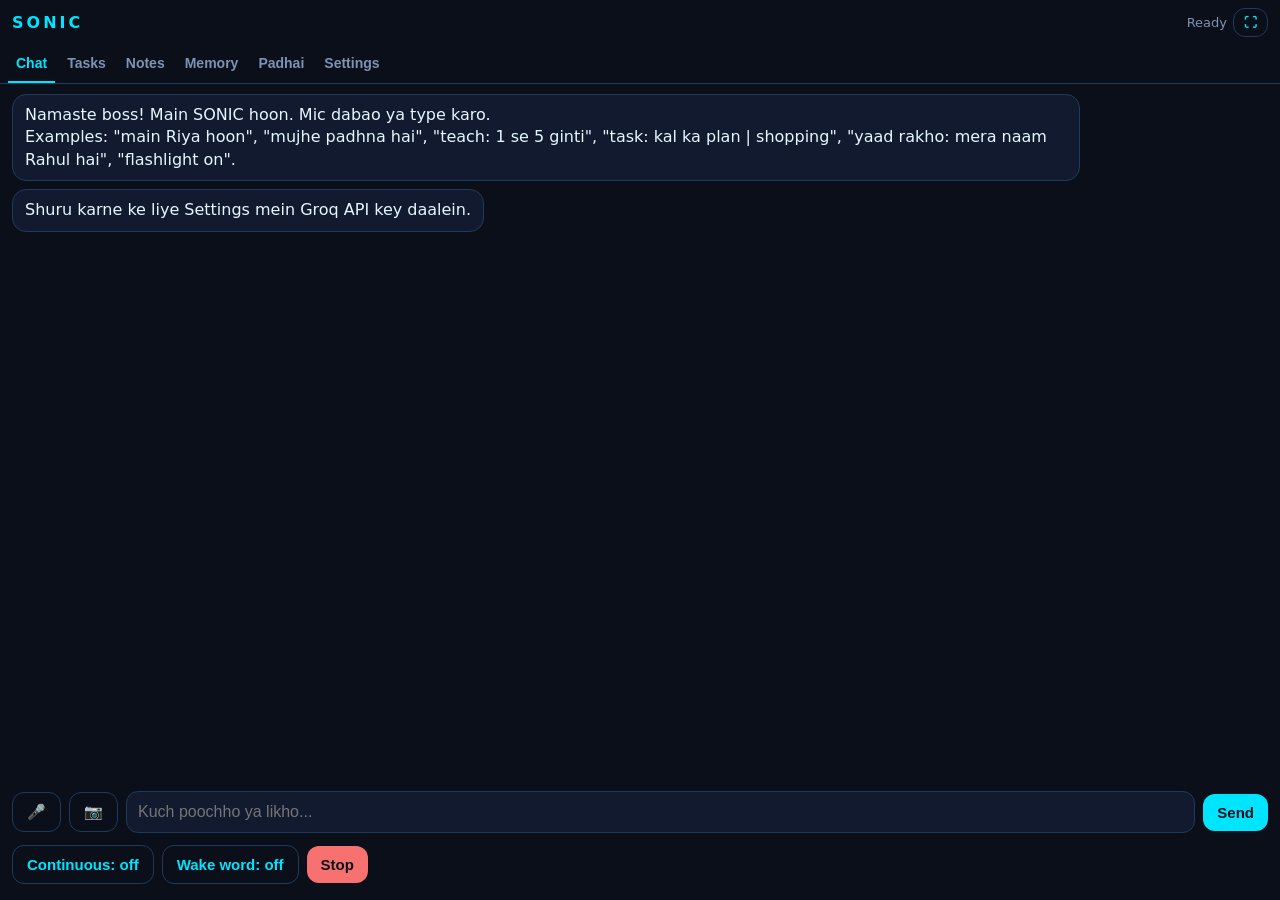
==== index.html @ 1b6e36a2 "Add files via upload" ====
<!DOCTYPE html>
<html lang="hi">
<head>
<meta charset="UTF-8">
<meta name="viewport" content="width=device-width, initial-scale=1, viewport-fit=cover">
<meta name="theme-color" content="#0b0f1a">
<title>SONIC</title>
<link rel="manifest" href="manifest.json">
<link rel="icon" href="icon-192.png">
<link rel="apple-touch-icon" href="icon-192.png">
<style>
:root{color-scheme:dark;--bg:#0b0f1a;--panel:#111a2e;--line:#1f3b5c;--text:#e6f7ff;--muted:#7d93b3;--accent:#00e5ff;--user:#1d2a44;--danger:#f87171;--avbg:#0b0f1a}
:root[data-theme="light"]{color-scheme:light;--bg:#f4f7fb;--panel:#fff;--line:#c9d6e6;--text:#0b1a2e;--muted:#5a6f8c;--user:#dce8f6;--avbg:#e9eef7}
*{box-sizing:border-box}
[hidden]{display:none!important}
html,body{margin:0;height:100%;background:var(--bg);color:var(--text);font-family:system-ui,-apple-system,"Segoe UI",Roboto,sans-serif}
body{display:flex;flex-direction:column;height:100%;padding:env(safe-area-inset-top) 0 env(safe-area-inset-bottom)}
header{display:flex;justify-content:space-between;align-items:center;padding:8px 12px;gap:8px}
.brand{color:var(--accent);letter-spacing:3px;font-weight:700}
#status{font-size:13px;color:var(--muted);text-align:right;max-width:62%;overflow:hidden;text-overflow:ellipsis}
nav{display:flex;overflow-x:auto;gap:4px;padding:0 8px;border-bottom:1px solid var(--line)}
nav button{background:none;color:var(--muted);border:0;border-bottom:2px solid transparent;border-radius:0;padding:10px 8px;font-size:14px;white-space:nowrap}
nav button.active{color:var(--accent);border-bottom-color:var(--accent)}
main{flex:1;min-height:0;display:flex;flex-direction:column}
section{display:none;flex:1;min-height:0;flex-direction:column;overflow-y:auto;padding:10px 12px}
section.active{display:flex}
#log{flex:1;min-height:120px;overflow-y:auto;display:flex;flex-direction:column;gap:8px;padding-bottom:6px}
.m{max-width:85%;padding:9px 12px;border-radius:14px;line-height:1.4;white-space:pre-wrap;word-wrap:break-word}
.m.u{align-self:flex-end;background:var(--user)}
.m.j{align-self:flex-start;background:var(--panel);border:1px solid var(--line)}
.bar{display:flex;gap:8px;align-items:center;flex-wrap:wrap;padding:6px 0}
input[type=text],input[type=password],input[type=number],input[type=datetime-local],input[type=search],select,textarea{flex:1;min-width:110px;padding:11px;border-radius:12px;border:1px solid var(--line);background:var(--panel);color:var(--text);font-size:16px}
input[type=range]{width:100%}
input[type=color]{width:60px;height:40px;border:0;background:none;padding:0}
button{border:0;border-radius:12px;padding:10px 14px;background:var(--accent);color:#0b0f1a;font-weight:600;font-size:15px;cursor:pointer}
button:disabled{opacity:.4}
button.g{background:transparent;color:var(--accent);border:1px solid var(--line)}
button.d{background:var(--danger);color:#0b0f1a}
button.s{padding:6px 10px;font-size:13px}
button.on{background:#7c3aed;color:#fff;border-color:#7c3aed}
.card{background:var(--panel);border:1px solid var(--line);border-radius:14px;padding:10px;margin:6px 0;display:flex;flex-direction:column;gap:6px}
.row{display:flex;gap:6px;align-items:center;flex-wrap:wrap;justify-content:space-between}
.hint,small{color:var(--muted);font-size:13px}
.f{display:flex;flex-direction:column;gap:4px;margin:8px 0;color:var(--muted);font-size:14px}
.f label.c{display:flex;gap:8px;align-items:center;color:var(--text)}
.badge{font-size:12px;padding:3px 8px;border-radius:999px;background:var(--user)}
.badge.done{background:#064e3b;color:#e6fff5}.badge.failed{background:#7f1d1d;color:#fff}.badge.running{background:#4c1d95;color:#fff}.badge.paused,.badge.queued{background:#78350f;color:#fff}.badge.cancelled{background:#3f3f46;color:#fff}
h3{margin:6px 0}
</style>
</head>
<body>
<header>
  <div class="brand">SONIC</div>
  <div class="row" style="flex-wrap:nowrap">
    <div id="status">Ready</div>
    <button id="fsBtn" class="g s" title="Full screen">⛶</button>
  </div>
</header>

<nav>
  <button data-t="chat" class="active">Chat</button>
  <button data-t="tasks">Tasks</button>
  <button data-t="notes">Notes</button>
  <button data-t="memory">Memory</button>
  <button data-t="padhai">Padhai</button>
  <button data-t="settings">Settings</button>
</nav>

<main>
  <!-- CHAT -->
  <section id="s-chat" class="active">
    <div id="log"></div>
    <div class="bar">
      <button id="mic" class="g" title="Bolo">🎤</button>
      <button id="cam" class="g" title="Photo">📷</button>
      <input id="txt" type="text" placeholder="Kuch poochho ya likho..." autocomplete="off">
      <button id="send">Send</button>
    </div>
    <div class="bar">
      <button id="cont" class="g">Continuous: off</button>
      <button id="wake" class="g">Wake word: off</button>
      <button id="stop" class="d">Stop</button>
    </div>
    <input id="camFile" type="file" accept="image/*" capture="environment" hidden>
  </section>

  <!-- TASKS -->
  <section id="s-tasks">
    <div class="f">Naya task. Steps ke liye "|" lagayein, jaise: <code>Kal ka plan | Shopping list | Reminder</code>
      <input id="tTitle" type="text" placeholder="Task ka naam / steps">
    </div>
    <div class="row"><input id="tDue" type="datetime-local"><button id="tAdd">Add task</button></div>
    <div id="tList"></div>
  </section>

  <!-- NOTES -->
  <section id="s-notes">
    <div class="row"><input id="nText" type="text" placeholder="Note likho"><button id="nAdd">Save</button></div>
    <input id="nSearch" type="search" placeholder="Notes search karo">
    <div class="row"><button id="nExport" class="g s">Notes export</button></div>
    <div id="nList"></div>
  </section>

  <!-- MEMORY -->
  <section id="s-memory">
    <p class="hint">Sirf wahi yaad rahega jo aap khud save karein. Chat mein "yaad rakho: ..." bhi likh sakte hain.</p>
    <div class="row"><input id="mText" type="text" placeholder="Yaad rakhne wali baat"><button id="mAdd">Save</button></div>
    <label class="f c"><input id="privToggle" type="checkbox"> Private mode (chat, notes, tasks, memory save nahi honge)</label>
    <div class="row"><button id="mExport" class="g s">Memory export</button><input id="mImport" type="file" accept="application/json"></div>
    <div id="mList"></div>
  </section>

  <!-- PADHAI (teaching) -->
  <section id="s-padhai">
    <p class="hint">Bachche ka naam chat mein bolein: "main Riya hoon". Phir "mujhe padhna hai" bolein. Jarvis word bolega, bachcha dohrayega, aur check karke shabashi dega.</p>
    <div id="pList"></div>
    <div class="row"><button id="pStart">Padhai shuru karein</button><button id="pAdd" class="g">Naya bachcha add karein</button></div>
    <div class="f">AI lesson ka topic
      <div class="row"><input id="pTopic" type="text" placeholder="jaise: 1 se 10 ginti, rang, jaanwar"><button id="pAi">Lesson chalayein</button></div>
    </div>
  </section>

  <!-- SETTINGS -->
  <section id="s-settings">
    <h3>Groq AI keys</h3>
    <div id="kList"></div>
    <div class="f">Nayi key
      <input id="kLabel" type="text" placeholder="label, jaise: main">
      <input id="kVal" type="password" placeholder="gsk_..." autocomplete="off">
      <div class="row"><button id="kAdd">Key add karein</button><button id="kTest" class="g">Active key test karein</button></div>
    </div>
    <div class="f">Chat model <input id="model" type="text"></div>
    <div class="f">Vision model (photo ke liye) <input id="vmodel" type="text" placeholder="Groq vision model ID"></div>

    <h3>AI behaviour</h3>
    <div class="f">Retry count (network aur rate-limit par) <input id="retries" type="number" min="0" max="5"></div>
    <div class="f">Request timeout (seconds) <input id="timeoutSec" type="number" min="5" max="60"></div>
    <div class="f">Context: AI ko kitne pichhle messages (1 se 20) <input id="ctxLimit" type="number" min="1" max="20"></div>
    <div class="f">Jawab ki length
      <select id="respLen"><option value="short">Short</option><option value="normal">Normal</option><option value="detailed">Detailed</option></select>
    </div>
    <label class="f c"><input id="memoryUse" type="checkbox"> Saved memory AI jawab mein use karein</label>
    <label class="f c"><input id="offlineMode" type="checkbox"> Offline mode (online AI band, local features chalte rahein)</label>

    <h3>Awaaz</h3>
    <div class="f">Bhasha
      <select id="lang"><option value="hi-IN">Hindi / Hinglish</option><option value="en-IN">English (India)</option><option value="en-US">English (US)</option></select>
    </div>
    <div class="f">Voice (phone par installed)<select id="voice"></select></div>
    <div class="f">Speed <input id="rate" type="range" min="0.6" max="1.4" step="0.1"></div>
    <div class="f">Volume <input id="vol" type="range" min="0" max="1" step="0.1"></div>
    <label class="f c"><input id="bargeIn" type="checkbox"> Barge-in (Jarvis bolte waqt aap bolein to ruk jaye; headphones best)</label>
    <label class="f c"><input id="contSet" type="checkbox"> Continuous conversation</label>
    <label class="f c"><input id="wakeSet" type="checkbox"> Wake word ("Hey SONIC" / "Hey Jarvis")</label>
    <div class="row"><button id="micCheck" class="g s">Mic permission check</button><button id="notifBtn" class="g s">Notifications allow karein</button></div>

    <h3>Look</h3>
    <div class="f">Theme <select id="theme"><option value="dark">Dark</option><option value="light">Light</option></select></div>
    <div class="f">Accent colour <input id="accent" type="color"></div>

    <h3>Kaam aur privacy</h3>
    <label class="f c"><input id="confirmDel" type="checkbox"> Delete se pehle confirm karein</label>
    <label class="f c"><input id="queueOff" type="checkbox"> Offline hone par tasks queue mein rakhein</label>
    <label class="f c"><input id="privSet" type="checkbox"> Private mode</label>
    <div class="f">Photo ke liye camera permission browser ya Android se milti hai. Phone control ke liye SONIC Android app chahiye.</div>

    <h3>Backup</h3>
    <div class="row"><button id="chatExport" class="g s">Chat export (text)</button></div>
    <div class="row"><button id="setExport" class="g s">Settings export</button><input id="setImport" type="file" accept="application/json"></div>
    <div class="row"><button id="setReset" class="g s">Settings reset</button><button id="dataDel" class="d s">Sara data delete</button></div>
  </section>
</main>

<script>
// ============ STORAGE (everything stays in this phone's browser) ============
const KEY = 'sonic.v2';
const DEF = {
  keys: [], activeKey: 0, model: 'openai/gpt-oss-20b', vmodel: '',
  lang: 'hi-IN', voice: '', rate: 0.95, vol: 1,
  cont: false, wake: false, bargeIn: false,
  accent: '#00e5ff', theme: 'dark',
  retries: 2, timeoutSec: 20, ctxLimit: 8, respLen: 'normal', memoryUse: true, offlineMode: false,
  privateMode: false, confirmDelete: true, queueOffline: true,
  students: {}, current: '', history: [], tasks: [], notes: [], memories: [], lastLesson: []
};
const SETTING_KEYS = ['model', 'vmodel', 'lang', 'voice', 'rate', 'vol', 'cont', 'wake', 'bargeIn', 'accent', 'theme', 'privateMode', 'confirmDelete', 'queueOffline', 'retries', 'timeoutSec', 'ctxLimit', 'respLen', 'memoryUse', 'offlineMode'];
let S = { ...DEF, ...JSON.parse(localStorage.getItem(KEY) || '{}') };
const save = () => localStorage.setItem(KEY, JSON.stringify(S));
const $ = (s) => document.querySelector(s);
const $$ = (s) => document.querySelectorAll(s);
const sleep = (ms) => new Promise((r) => setTimeout(r, ms));
const uid = () => Math.random().toString(36).slice(2) + Date.now().toString(36);
const nowIso = () => new Date().toISOString();

// Small element builder. Text is always set with textContent, so nothing is injected as HTML.
function el(tag, props = {}, ...kids) {
  const e = document.createElement(tag);
  for (const [k, v] of Object.entries(props)) {
    if (k === 'on') { for (const [ev, fn] of Object.entries(v)) e.addEventListener(ev, fn); }
    else if (k === 'class') e.className = v;
    else if (['value', 'checked', 'disabled', 'selected', 'hidden', 'title', 'min', 'max', 'step', 'type', 'placeholder'].includes(k)) e[k] = v;
    else e.setAttribute(k, v);
  }
  for (const c of kids.flat()) {
    if (c == null || c === false) continue;
    e.append(c instanceof Node ? c : document.createTextNode(String(c)));
  }
  return e;
}
function status(t) { $('#status').textContent = t; }
function add(text, who) {
  $('#log').append(el('div', { class: 'm ' + (who === 'u' ? 'u' : 'j') }, text));
  $('#log').scrollTop = $('#log').scrollHeight;
}
function confirmDel(msg) { return !S.confirmDelete || confirm(msg); }
// Private mode: nothing new is written to storage (history, notes, tasks, memory)
const canStore = () => !S.privateMode;
function download(name, text) {
  const a = el('a', { href: URL.createObjectURL(new Blob([text], { type: 'application/json' })), download: name });
  document.body.append(a);
  a.click();
  a.remove();
}

// ============ LOOK (theme and accent) ============
function applyLook() {
  document.documentElement.dataset.theme = S.theme;
  document.documentElement.style.setProperty('--accent', S.accent);
}
let mood = 'neutral', speaking = false, thinking = false, listening = false;
let pulse = 0;

// ============ SPEECH OUT ============
function voiceFor(text) {
  const all = ('speechSynthesis' in window) ? speechSynthesis.getVoices() : [];
  if (S.voice) { const v = all.find((x) => x.name === S.voice); if (v) return v; }
  const want = /[\u0900-\u097F]/.test(text) ? 'hi' : S.lang.slice(0, 2);
  return all.find((x) => x.lang.toLowerCase().startsWith(want)) || null;
}
function sayWait(text, m = 'neutral') {
  return new Promise((resolve) => {
    if (!('speechSynthesis' in window)) { resolve(); return; }
    speechSynthesis.cancel();
    speaking = true;
    mood = m;
    const u = new SpeechSynthesisUtterance(text);
    const v = voiceFor(text);
    if (v) u.voice = v;
    u.lang = v ? v.lang : (/[\u0900-\u097F]/.test(text) ? 'hi-IN' : S.lang);
    u.rate = S.rate;
    u.volume = S.vol;
    u.onboundary = (e) => {
      if (e.name === 'word') {
        pulse = 1;
      }
    };
    const finish = () => { speaking = false; mood = 'neutral'; pulse = 0; resolve(); };
    u.onend = finish;
    u.onerror = finish;
    speechSynthesis.speak(u);
  });
}
const say = (text, m = 'neutral') => sayWait(text, m);

// ============ SPEECH IN ============
let activeRec = null, busy = false, halt = false, micOn = false, wantListen = false, loopOn = false;

// One sentence from the child or user. Returns {text} or {err}. Retries once on "no-speech".
function recognizeOnce(lang, ms, retry = true) {
  // Android app: use the phone's own speech recognizer (the WebView browser one does not work)
  if (window.JarvisNative && window.JarvisNative.startListening) {
    return new Promise((resolve) => {
      let done = false;
      const finish = (v) => {
        if (done) return;
        done = true;
        window.onNativeSpeech = null;
        window.onNativeSpeechError = null;
        listening = false;
        if (!speaking && !thinking) mood = 'neutral';
        resolve(v);
      };
      window.onNativeSpeech = (text) => finish({ text: text || null });
      window.onNativeSpeechError = (code) => finish({ err: code });
      listening = true; mood = 'focused'; status('Sun raha hoon...');
      try { window.JarvisNative.startListening(lang); } catch { finish({ err: 'start' }); return; }
      setTimeout(() => {
        if (done) return;
        try { window.JarvisNative.stopListening(); } catch { /* not running */ }
        finish({ text: null });
      }, ms);
    });
  }

  return new Promise((resolve) => {
    const R = window.SpeechRecognition || window.webkitSpeechRecognition;
    if (!R) { resolve({ err: 'unsupported' }); return; }
    const r = new R();
    r.lang = lang;
    r.interimResults = false;
    r.maxAlternatives = 1;
    let done = false, timer = null;
    const fin = (v) => {
      if (done) return;
      done = true;
      clearTimeout(timer);
      activeRec = null;
      listening = false;
      if (!speaking && !thinking) mood = 'neutral';
      if (v.err === 'no-speech' && retry) { recognizeOnce(lang, ms, false).then(resolve); return; }
      resolve(v);
    };
    r.onstart = () => { listening = true; mood = 'focused'; status('Sun raha hoon...'); };
    r.onresult = (e) => fin({ text: e.results[0][0].transcript });
    r.onerror = (e) => fin({ err: e.error });
    r.onend = () => fin({ text: null });
    // Barge-in: when the user starts talking while Jarvis speaks, Jarvis stops
    if (S.bargeIn) r.onspeechstart = () => { if (speaking) speechSynthesis.cancel(); };
    timer = setTimeout(() => { try { r.abort(); } catch { /* not running */ } fin({ text: null }); }, ms);
    activeRec = r;
    try { r.start(); } catch { fin({ err: 'start' }); }
  });
}

// Keeps listening while the mic is on, or while continuous / wake word is on
async function loop() {
  if (loopOn) return;
  loopOn = true;
  while (wantListen) {
    if (busy || speaking) { await sleep(250); continue; }
    const r = await recognizeOnce(S.lang, 9000);
    if (r.err === 'not-allowed' || r.err === 'service-not-allowed') {
      status('Mic permission nahi mili. Chrome mein mic Allow karein.');
      micOn = false; S.cont = false; S.wake = false; save(); paintToggles();
      wantListen = false;
      break;
    }
    if (r.err === 'unsupported') { status('Ye browser voice support nahi karta. Chrome use karein.'); wantListen = false; break; }
    if (r.err && r.err !== 'aborted' && r.err !== 'no-speech') status('Mic error: ' + r.err);
    if (r.text) { status('Suna: ' + r.text); await handleVoice(r.text); }
    else await sleep(150);
  }
  loopOn = false;
}
function refreshListen() {
  wantListen = micOn || S.cont || S.wake;
  if (wantListen) loop();
}
const WAKE_RE = /(sonic|sonic|sony|sonik|jarvis|स्पनिक|सोनिक|सोनी|जार्विस)/i;
async function handleVoice(text) {
  if (S.wake) {
    const m = text.match(WAKE_RE);
    if (!m) { status('Wake word bolein: "Hey SONIC"'); return; }
    text = text.slice(m.index + m[0].length).replace(/^[\s,.!?।]+/, '');
    if (!text.trim()) { busy = true; try { await say('Ji boss, bolo.', 'happy'); } finally { busy = false; } return; }
  }
  await handleText(text);
}

// ============ ROUTER: every message goes through here ============
async function handleText(raw) {
  const t = raw.trim();
  if (!t) return;
  halt = false;
  busy = true;
  add(t, 'u');
  if (canStore()) { S.history.push({ role: 'user', content: t }); S.history = S.history.slice(-30); save(); }
  try {
    if (/^(stop|chup|band karo|ruko)\b/i.test(t)) { stopAll(); return; }
    if (STUDY_RE.test(t)) { await startStudy(); return; }
    const intro = parseIntro(t);
    if (intro) { const r = introduce(intro); add(r, 'j'); await say(r, 'happy'); return; }
    const tm = t.match(/^(teach|padhao|sikhao)\s*[:\-]?\s*(.+)$/i);
    if (tm) { await teachLesson(tm[2].trim()); return; }
    if (/^(phir se|dobara|repeat)\b/i.test(t) && S.lastLesson.length) { await playLesson(S.lastLesson, cur()); return; }
    const mem = t.match(/^(yaad rakho|remember)\s*[:\-]\s*(.+)$/i);
    if (mem) {
      if (!canStore()) { await reply('Private mode on hai, ye yaad nahi rakhunga.'); return; }
      if (S.memories.some((m) => m.text.toLowerCase() === mem[2].trim().toLowerCase())) { await reply('Ye pehle se yaad hai.'); return; }
      S.memories.unshift({ id: uid(), text: mem[2].trim(), at: nowIso() }); save(); renderMemory();
      await reply('Yaad rakh liya: ' + mem[2].trim()); return;
    }
    const nt = t.match(/^(note|notes)\s*[:\-]\s*(.+)$/i);
    if (nt) {
      if (!canStore()) { await reply('Private mode on hai, note save nahi hoga.'); return; }
      S.notes.unshift({ id: uid(), text: nt[2].trim(), at: nowIso() }); save(); renderNotes();
      await reply('Note save ho gaya, boss.'); return;
    }
    const tk = t.match(/^task\s*[:\-]\s*(.+)$/i);
    if (tk) {
      if (!canStore()) { await reply('Private mode on hai, task save nahi hoga.'); return; }
      addTask(tk[1]); await reply('Task add ho gaya, boss.'); return;
    }
    const calcSrc = t.replace(/^(calc|hisaab)\s*[:\-]?\s*/i, '').trim();
    const looksLikeMath = /^[\d\s.+\-*/()^%×÷]+$/.test(calcSrc) || /^sqrt\(/.test(calcSrc);
    if (looksLikeMath && /\d/.test(calcSrc) && (/^(calc|hisaab)/i.test(t) || /[+\-*/^%×÷]|sqrt\(/.test(calcSrc))) {
      try {
        const v = safeCalc(calcSrc);
        await reply(calcSrc + ' = ' + Number(v.toFixed(6)));
      } catch { await reply('Ye calculation samajh nahi aayi. Example: "calc: (12 + 8) * 3" ya "sqrt(144)".'); }
      return;
    }
    const phone = phoneCommand(t);
    if (phone !== null) { await reply(phone); return; }
    if (/\b(time|samay|kitne baje)\b/i.test(t)) { await reply('Abhi ka time: ' + new Date().toLocaleTimeString()); return; }
    if (/\b(date|tareekh|aaj kya hai)\b/i.test(t)) { await reply('Aaj ki date: ' + new Date().toLocaleDateString()); return; }
    await aiReply(t);
  } finally {
    busy = false;
  }
}
async function reply(text) { add(text, 'j'); await say(text, 'neutral'); }

function stopAll() {
  halt = true;
  try { activeRec && activeRec.abort(); } catch { /* not running */ }
  if ('speechSynthesis' in window) speechSynthesis.cancel();
  speaking = false; thinking = false; mood = 'neutral';
  for (const t of S.tasks) if (t.status === 'running') t.status = 'paused';
  save(); renderTasks();
  status('Ruk gaya');
  add('Theek hai boss, ruk gaya.', 'j');
}

// ============ PHONE CONTROL (only inside the SONIC Android app) ============
const APPS = { whatsapp: 'com.whatsapp', youtube: 'com.google.android.youtube', chrome: 'com.android.chrome',
  maps: 'com.google.android.apps.maps', gmail: 'com.google.android.gm', instagram: 'com.instagram.android' };
function nativeCall(action) {
  try { return JSON.parse(window.JarvisNative.run(JSON.stringify(action))); }
  catch { return { ok: false, message: 'Phone control kaam nahi kar raha' }; }
}
// Returns the reply text for a phone command, or null if the text is not a phone command.
function phoneCommand(text) {
  const q = text.toLowerCase();
  const isPhone = /\b(flashlight|torch|volume|alarm|timer|battery|navigate|rasta)\b|\bcamera\s*(kholo|open)\b|\b(dial|call)\s+\d|\b(open|kholo)\s+(whatsapp|youtube|chrome|maps|gmail|instagram)\b|\bsettings\s+(wifi|bluetooth|display|sound|battery|apps)\b|\bmaps?\s+\w/i.test(q);
  if (!isPhone) return null;
  if (!window.JarvisNative) return 'Ye phone control sirf SONIC Android app mein chalta hai, browser mein nahi.';
  let m;
  if (/\b(flashlight|torch)\b/.test(q)) return nativeCall({ action: 'flashlight', on: !/\b(off|band)\b/.test(q) }).message;
  if ((m = q.match(/volume\s*(\d{1,3})|(\d{1,3})\s*%?\s*volume/))) return nativeCall({ action: 'volume', level: Number(m[1] || m[2]) }).message;
  if ((m = q.match(/alarm\s*(\d{1,2})(?::(\d{2}))?\s*(am|pm|baje)?/))) {
    let h = Number(m[1]);
    if (m[3] === 'pm' && h < 12) h += 12;
    if (m[3] === 'am' && h === 12) h = 0;
    return nativeCall({ action: 'alarm', hour: h, minute: Number(m[2] || 0), label: 'SONIC' }).message;
  }
  if ((m = q.match(/timer\s*(\d+)\s*(second|sec|minute|min|hour|ghanta)/))) {
    const unit = /hour|ghanta/.test(m[2]) ? 3600 : /min/.test(m[2]) ? 60 : 1;
    return nativeCall({ action: 'timer', seconds: Number(m[1]) * unit, label: 'SONIC' }).message;
  }
  if ((m = q.match(/(?:open|kholo)\s+(\w+)/)) && APPS[m[1]]) return nativeCall({ action: 'openApp', pkg: APPS[m[1]] }).message;
  if ((m = q.match(/settings\s+(wifi|bluetooth|display|sound|battery|apps)/))) return nativeCall({ action: 'openSettings', page: m[1] }).message;
  if (/\bcamera\s*(kholo|open)\b/.test(q)) return nativeCall({ action: 'camera' }).message;
  if ((m = q.match(/(?:map|maps|navigate|rasta)\s+(.+)/))) return nativeCall({ action: 'map', query: m[1] }).message;
  if ((m = q.match(/(?:call|dial)\s+(\+?\d{6,15})/))) return nativeCall({ action: 'dial', number: m[1] }).message;
  if (/\bbattery\b/.test(q)) return nativeCall({ action: 'battery' }).message;
  return null;
}

// ============ AI (Groq) ============
function activeKey() {
  const cur = S.keys[S.activeKey];
  if (cur && cur.enabled !== false) return cur;
  return S.keys.find((k) => k.enabled !== false) || null;
}
async function groq(model, messages) {
  const k = activeKey();
  if (!k) return { ok: false, reason: 'API key nahi hai ya sab keys disable hain' };
  let last = { ok: false, reason: 'unknown' };
  for (let attempt = 0; attempt <= S.retries; attempt++) {
    const ctrl = new AbortController();
    const timer = setTimeout(() => ctrl.abort(), S.timeoutSec * 1000);
    try {
      const res = await fetch('https://api.groq.com/openai/v1/chat/completions', {
        method: 'POST',
        headers: { 'Content-Type': 'application/json', Authorization: 'Bearer ' + k.value },
        body: JSON.stringify({ model, messages }),
        signal: ctrl.signal
      });
      clearTimeout(timer);
      const j = await res.json().catch(() => ({}));
      if (res.ok) {
        const text = j.choices?.[0]?.message?.content?.trim();
        return text ? { ok: true, text } : { ok: false, reason: 'khaali jawab' };
      }
      last = { ok: false, reason: 'HTTP ' + res.status + ' ' + String(j?.error?.message || '').slice(0, 120) };
      if (res.status === 401 || res.status === 403) { k.status = 'invalid key'; save(); return last; }
      if (res.status !== 429 && res.status < 500) return last;
    } catch (e) {
      clearTimeout(timer);
      last = { ok: false, reason: e.name === 'AbortError' ? 'timeout (' + S.timeoutSec + 's)' : 'internet nahi hai ya network error' };
    }
    if (attempt < S.retries) await sleep(800 * 2 ** attempt);
  }
  return last;
}

// Keyword memory retrieval: only memories that share words with the question are sent to the AI
const norm2 = (s) => s.toLowerCase().replace(/[^\p{L}\p{N}\s]/gu, ' ');
const STOPWORDS = new Set(['the', 'a', 'an', 'is', 'are', 'me', 'my', 'mein', 'mera', 'meri', 'mere', 'hai', 'hain', 'ka', 'ki', 'ke', 'kya', 'kaise', 'ko', 'se', 'aur', 'ho', 'to', 'hi', 'ye', 'wo', 'please', 'boss']);
function relevantMemories(text) {
  const words = norm2(text).split(/\s+/).filter((w) => w.length > 1 && !STOPWORDS.has(w));
  if (!words.length) return [];
  return S.memories
    .map((m) => ({ m, score: words.filter((w) => norm2(m.text).split(/\s+/).includes(w)).length }))
    .filter((x) => x.score > 0)
    .sort((a, b) => b.score - a.score)
    .slice(0, 5)
    .map((x) => x.m);
}

// Safe calculator: a small parser for + - * / % ^ parentheses and sqrt(). It never runs JavaScript from the user.
function safeCalc(src) {
  const s = src.replace(/\s+/g, '').replace(/×/g, '*').replace(/÷/g, '/');
  let i = 0;
  const peek = () => s[i];
  const need = (c) => { if (s[i] !== c) throw new Error('expected ' + c); i++; };
  function num() {
    const m = s.slice(i).match(/^\d+(\.\d+)?/);
    if (!m) throw new Error('number');
    i += m[0].length;
    return parseFloat(m[0]);
  }
  function atom() {
    if (s.startsWith('sqrt(', i)) { i += 5; const v = expr(); need(')'); return Math.sqrt(v); }
    if (peek() === '(') { i++; const v = expr(); need(')'); return v; }
    if (peek() === '-') { i++; return -atom(); }
    return num();
  }
  function power() { const b = atom(); if (peek() === '^') { i++; return Math.pow(b, power()); } return b; }
  function term() {
    let v = power();
    while (peek() === '*' || peek() === '/' || peek() === '%') {
      const op = s[i++]; const r = power();
      v = op === '*' ? v * r : op === '/' ? v / r : v % r;
    }
    return v;
  }
  function expr() {
    let v = term();
    while (peek() === '+' || peek() === '-') { const op = s[i++]; const r = term(); v = op === '+' ? v + r : v - r; }
    return v;
  }
  const v = expr();
  if (i !== s.length) throw new Error('extra input');
  if (!isFinite(v)) throw new Error('not finite');
  return v;
}

async function aiReply(text) {
  if (S.offlineMode) { await reply('Offline mode on hai, boss. Online AI band hai. Calculator, notes aur tasks chalte hain.'); return; }
  if (!navigator.onLine) { await reply('Abhi internet nahi hai, online AI kaam nahi karega. Task banayein to net aane par chalega.'); return; }
  if (!activeKey()) { await reply('Pehle Settings mein Groq API key daalein (aur kam se kam ek key enable rakhein), boss.'); return; }
  status('Soch raha hoon...');
  thinking = true; mood = 'thinking';
  const len = { short: 'Keep the reply very short (1 to 2 sentences).', normal: 'Keep the reply short (2 to 4 sentences).', detailed: 'Give a detailed, well-structured reply.' }[S.respLen] || '';
  const mems = S.memoryUse ? relevantMemories(text) : [];
  const memNote = mems.length ? ' Known facts about the user (use only if relevant): ' + mems.map((m) => m.text).join('; ') + '.' : '';
  const sys = 'You are SONIC, a friendly, intelligent assistant. Always address the user as "boss". ' +
    'Reply in the same language the user uses (Hindi, Hinglish or English). ' + len + ' ' +
    'Start the reply with one emotion word in square brackets from: [happy] [excited] [sad] [angry] [surprised] [confused] [thinking] [neutral].' + memNote;
  const r = await groq(S.model, [{ role: 'system', content: sys }, ...S.history.slice(-S.ctxLimit)]);
  thinking = false;
  status(navigator.onLine ? 'Ready' : 'Offline');
  if (!r.ok) { await reply('Online AI abhi nahi chal raha (' + r.reason + '). Settings check karein.'); return; }
  const tag = r.text.match(/^\s*\[(happy|excited|sad|angry|surprised|confused|thinking|neutral)\]\s*/i);
  const tone = tag ? tag[1].toLowerCase() : 'neutral';
  const clean = r.text.replace(/^\s*\[[a-z]+\]\s*/i, '');
  if (mems.length) add('🧠 Yaad se: ' + mems.map((m) => m.text).join(' · '), 'j');
  if (canStore()) { S.history.push({ role: 'assistant', content: clean }); S.history = S.history.slice(-30); save(); }
  add(clean, 'j');
  await say(clean, tone);
}
async function visionAsk(question, url) {
  const k = activeKey();
  if (!k) return { ok: false, reason: 'API key nahi hai' };
  if (!S.vmodel) return { ok: false, reason: 'Settings mein vision model daalein' };
  try {
    const res = await fetch('https://api.groq.com/openai/v1/chat/completions', {
      method: 'POST',
      headers: { 'Content-Type': 'application/json', Authorization: 'Bearer ' + k.value },
      body: JSON.stringify({ model: S.vmodel, messages: [{ role: 'user', content: [
        { type: 'text', text: question || 'Is photo mein kya hai? Hinglish mein, friendly tone mein batao, aur "boss" se bulao.' },
        { type: 'image_url', image_url: { url } }
      ] }] })
    });
    const j = await res.json().catch(() => ({}));
    if (!res.ok) return { ok: false, reason: 'HTTP ' + res.status };
    const t = j.choices?.[0]?.message?.content?.trim();
    return t ? { ok: true, text: t } : { ok: false, reason: 'khaali jawab' };
  } catch { return { ok: false, reason: 'network' }; }
}
function imageToDataUrl(file) {
  return new Promise((resolve, reject) => {
    const img = new Image();
    img.onload = () => {
      const k = Math.min(1, 1024 / Math.max(img.width, img.height));
      const c = document.createElement('canvas');
      c.width = Math.round(img.width * k);
      c.height = Math.round(img.height * k);
      c.getContext('2d').drawImage(img, 0, 0, c.width, c.height);
      URL.revokeObjectURL(img.src);
      resolve(c.toDataURL('image/jpeg', 0.85));
    };
    img.onerror = () => reject(new Error('image'));
    img.src = URL.createObjectURL(file);
  });
}

// ============ TASKS (steps, pause/resume, offline queue, reminders) ============
function addTask(title, due = '') {
  const steps = title.split('|').map((s) => s.trim()).filter(Boolean);
  const t = { id: uid(), title: steps.join(' | '), steps, stepIndex: 0, due: due || '', status: 'pending', log: [], notified: false, at: nowIso() };
  S.tasks.unshift(t);
  save(); renderTasks();
  return t;
}
async function runTask(id) {
  const t = S.tasks.find((x) => x.id === id);
  if (!t || t.status === 'running') return;
  if (!navigator.onLine && S.queueOffline) {
    t.status = 'queued'; t.log.push('Offline: queue mein rakha'); save(); renderTasks(); return;
  }
  t.status = 'running'; save(); renderTasks();
  for (let i = t.stepIndex; i < t.steps.length; i++) {
    const live = S.tasks.find((x) => x.id === id);
    if (!live || live.status !== 'running') { save(); renderTasks(); return; } // paused or cancelled
    const r = await groq(S.model, [{ role: 'system', content: 'Do this step briefly in the user language.' }, { role: 'user', content: t.steps[i] }]);
    t.stepIndex = i + 1;
    t.log.push(`Step ${i + 1}: ` + (r.ok ? r.text.slice(0, 300) : 'fail (' + r.reason + ')'));
    if (!r.ok) { t.status = 'failed'; save(); renderTasks(); await say('Task fail ho gaya: ' + t.title, 'sad'); return; }
    save(); renderTasks();
  }
  t.status = 'done'; save(); renderTasks();
  await say('Task complete: ' + t.title, 'excited');
}
async function flushQueue() {
  const waiting = S.tasks.filter((x) => x.status === 'queued');
  for (const t of waiting) { t.status = 'pending'; }
  save();
  for (const t of waiting) await runTask(t.id);
}
function renderTasks() {
  const box = $('#tList');
  box.replaceChildren();
  if (!S.tasks.length) box.append(el('p', { class: 'hint' }, 'Koi task nahi hai.'));
  for (const t of S.tasks) {
    box.append(el('div', { class: 'card' },
      el('div', { class: 'row' }, el('strong', {}, t.title), el('span', { class: 'badge ' + t.status }, t.status)),
      t.due ? el('small', {}, 'Reminder: ' + new Date(t.due).toLocaleString()) : null,
      el('small', {}, t.steps.map((s, i) => (i < t.stepIndex ? '✓ ' : '• ') + s).join(' | ')),
      t.log.length ? el('small', {}, t.log.slice(-2).join(' | ')) : null,
      el('div', { class: 'row' },
        t.status === 'running'
          ? el('button', { class: 's', on: { click: () => { t.status = 'paused'; save(); renderTasks(); } } }, 'Pause')
          : el('button', { class: 's', disabled: t.status === 'done' || t.status === 'cancelled', on: { click: () => runTask(t.id) } }, t.stepIndex > 0 ? 'Resume' : 'Run'),
        el('button', { class: 'g s', on: { click: () => { t.status = 'cancelled'; save(); renderTasks(); } } }, 'Cancel'),
        el('button', { class: 'g s', on: { click: () => { if (confirmDel('Ye task delete karein?')) { S.tasks = S.tasks.filter((x) => x.id !== t.id); save(); renderTasks(); } } } }, 'Delete')
      )
    ));
  }
}
// Reminders: checked every 30 seconds while the app is open
setInterval(() => {
  const now = Date.now();
  for (const t of S.tasks) {
    if (t.due && !t.notified && t.status === 'pending' && Date.parse(t.due) <= now) {
      t.notified = true; save();
      const msg = 'Reminder: ' + t.title;
      add(msg, 'j');
      if (!speaking && !busy) say(msg, 'excited');
      if ('Notification' in window && Notification.permission === 'granted') new Notification('SONIC', { body: msg });
    }
  }
}, 30000);
window.addEventListener('online', () => { status('Online'); flushQueue(); });
window.addEventListener('offline', () => status('Offline: online AI band hai'));

// ============ NOTES ============
function renderNotes() {
  const q = $('#nSearch').value.toLowerCase();
  const box = $('#nList');
  box.replaceChildren();
  const list = S.notes.filter((n) => n.text.toLowerCase().includes(q)).sort((a, b) => (b.fav ? 1 : 0) - (a.fav ? 1 : 0));
  if (!list.length) box.append(el('p', { class: 'hint' }, 'Koi note nahi mila.'));
  for (const n of list) {
    const tags = (n.text.match(/#[\p{L}\p{N}_]+/gu) || []).join(' ');
    box.append(el('div', { class: 'card' },
      el('div', {}, (n.fav ? '★ ' : '') + n.text),
      tags ? el('small', {}, 'Tags: ' + tags) : null,
      el('small', {}, new Date(n.at).toLocaleString()),
      el('div', { class: 'row' },
        el('button', { class: 'g s', on: { click: () => { n.fav = !n.fav; save(); renderNotes(); } } }, n.fav ? 'Unfavourite' : 'Favourite'),
        el('button', { class: 'g s', on: { click: () => { if (confirmDel('Ye note delete karein?')) { S.notes = S.notes.filter((x) => x.id !== n.id); save(); renderNotes(); } } } }, 'Delete'))));
  }
}

// ============ MEMORY ============
function renderMemory() {
  $('#privToggle').checked = S.privateMode;
  const box = $('#mList');
  box.replaceChildren();
  if (!S.memories.length) box.append(el('p', { class: 'hint' }, 'Koi memory nahi hai.'));
  for (const m of S.memories) {
    box.append(el('div', { class: 'card row' }, el('span', {}, m.text),
      el('div', { class: 'row' },
        el('button', { class: 'g s', on: { click: () => { const v = prompt('Memory update karein:', m.text); if (v && v.trim()) { m.text = v.trim(); save(); renderMemory(); } } } }, 'Edit'),
        el('button', { class: 'g s', on: { click: () => { if (confirmDel('Ye memory delete karein?')) { S.memories = S.memories.filter((x) => x.id !== m.id); save(); renderMemory(); } } } }, 'Delete'))));
  }
}
$('#mExport').onclick = () => download('sonic-memory.json', JSON.stringify(S.memories, null, 2));
$('#mImport').onchange = async (e) => {
  const f = e.target.files[0];
  if (!f) return;
  try {
    const list = JSON.parse(await f.text());
    for (const m of list) {
      if (typeof m.text !== 'string' || !m.text.trim()) continue;
      if (S.memories.some((x) => x.text.toLowerCase() === m.text.trim().toLowerCase())) continue;
      S.memories.push({ id: uid(), text: m.text.trim(), at: nowIso() });
    }
    save(); renderMemory(); status('Memory import ho gayi');
  } catch { status('Invalid memory file'); }
};

// ============ STUDENTS AND TEACHING ============
const BANK = [
  { topic: 'A se E (alphabets)', items: [
    { w: 'A', ok: ['a', 'ay', 'ए'] }, { w: 'B', ok: ['b', 'bee', 'बी'] }, { w: 'C', ok: ['c', 'see', 'सी'] },
    { w: 'D', ok: ['d', 'dee', 'डी'] }, { w: 'E', ok: ['e', 'ee', 'ई'] } ] },
  { topic: 'Ginti 1 se 5', items: [
    { w: 'Ek', ok: ['ek', '1', 'one', 'एक'] }, { w: 'Do', ok: ['do', '2', 'two', 'दो'] },
    { w: 'Teen', ok: ['teen', '3', 'three', 'तीन'] }, { w: 'Chaar', ok: ['chaar', 'char', '4', 'four', 'चार'] },
    { w: 'Paanch', ok: ['paanch', 'panch', '5', 'five', 'पांच', 'पाँच'] } ] },
  { topic: 'Rang (colours)', items: [
    { w: 'Lal', ok: ['lal', 'laal', 'red', 'लाल'] }, { w: 'Neela', ok: ['neela', 'blue', 'नीला'] },
    { w: 'Hara', ok: ['hara', 'green', 'हरा'] }, { w: 'Peela', ok: ['peela', 'yellow', 'पीला'] } ] },
  { topic: 'Jaanwar (animals)', items: [
    { w: 'Billi', ok: ['billi', 'cat', 'बिल्ली'] }, { w: 'Kutta', ok: ['kutta', 'dog', 'कुत्ता'] },
    { w: 'Gaay', ok: ['gaay', 'gai', 'cow', 'गाय'] }, { w: 'Sher', ok: ['sher', 'lion', 'शेर'] } ] }
];
const norm = (s) => s.toLowerCase().replace(/[^\p{L}\p{M}\p{N}]/gu, '');
// Short answers ("a", "1") must match exactly. Longer ones may appear inside what was heard.
const isMatch = (heard, ok) => {
  const h = norm(heard);
  return ok.some((a) => { const n = norm(a); return n.length <= 2 ? h === n : h.includes(n); });
};
const STUDY_RE = /padhna hai|padhna chahta|padhna chahti|पढ़ना है|पढ़ना चाहता|पढ़ना चाहती/i;
const NOT_NAME = /padh|khel|chahta|chahti|karn|bolo|sun|thak|bhook|khush|udaas|theek|ghar|naya|busy|free|ready|boss|sonic|jarvis|bimar/i;
function cur() { return S.current || ''; }
function parseIntro(t) {
  const m = t.match(/^(?:mera naam|main|mai|mein)\s+(.+?)(?:\s+(?:hoon|hu|hai|hain))?[.!?]?$/i);
  if (!m) return null;
  const n = m[1].trim();
  if (!/^\p{L}+(?:\s\p{L}+)?$/u.test(n) || NOT_NAME.test(n)) return null;
  return n;
}
function introduce(name) {
  const k = name.toLowerCase();
  const found = Object.keys(S.students).find((x) => x.toLowerCase() === k);
  const real = found || name;
  if (!found) S.students[real] = 0;
  S.current = real;
  save(); renderPadhai();
  return found
    ? `Wapas aaye ${real}! Chalo padhte hain. Bolo "mujhe padhna hai".`
    : `Namaste ${real}! Main aapko yaad rakhunga. Padhna hai to bolo "mujhe padhna hai".`;
}
async function startStudy() {
  const name = cur();
  const idx = name ? (S.students[name] || 0) : 0;
  const plan = BANK[idx % BANK.length];
  const ok = await runTopic(plan.topic, plan.items, name || 'bachche');
  if (ok && name) { S.students[name] = idx + 1; save(); renderPadhai(); }
}
// Jarvis says the word, the child repeats it, Jarvis checks. Two tries, then the answer is shown.
async function runTopic(topic, items, name) {
  await say(`Chalo ${name}, aaj hum ${topic} seekhenge. Main bolunga, aap repeat karna.`, 'happy');
  for (const it of items) {
    let done = false;
    for (let a = 1; a <= 2 && !done; a++) {
      if (halt) return false;
      await say(a === 1 ? `${it.w}. Bolo, ${it.w}.` : `Phir se bolo: ${it.w}.`, 'happy');
      if (halt) return false;
      await sleep(500);
      const r = await recognizeOnce(/[a-z]/i.test(it.w) ? 'en-IN' : S.lang, 8000);
      if (r.err && r.err !== 'no-speech') status('Mic: ' + r.err);
      add(r.text ? '🎤 ' + r.text : '🎤 (kuch sunai nahi diya' + (r.err ? ', ' + r.err : '') + ')', r.text ? 'u' : 'j');
      if (r.text && isMatch(r.text, it.ok)) {
        const p = ['Shabash!', 'Bahut badhiya!', 'Wah, bahut accha!'][Math.floor(Math.random() * 3)];
        add(p, 'j');
        await say(`${p} ${name}!`, 'excited');
        done = true;
      } else if (a === 2) {
        const rv = `Koi baat nahi. Ye hai ${it.w}.`;
        add(rv, 'j');
        await say(rv, 'sad');
      }
    }
    if (halt) return false;
    await sleep(600);
  }
  const end = `Bahut badhiya ${name}! Aaj ke sab words ho gaye.`;
  add(end, 'j');
  await say(end, 'excited');
  return true;
}
// "teach: topic" -> AI writes the lesson. Lines starting with "SAY:" are call-and-response.
async function teachLesson(topic) {
  const name = cur() || 'bachche';
  add('📚 Lesson: ' + topic, 'j');
  status('Lesson ban raha hai...');
  thinking = true; mood = 'thinking';
  const lang = /hindi|हिंदी|वर्णमाला/i.test(topic) ? 'Hindi (Devanagari)' : 'simple Hinglish';
  const prompt = `You are a warm teacher for nursery children (age 3 to 5). Teach: "${topic}". ` +
    `Reply in ${lang}. Address the child as "${name}" and call the others "bachchon". ` +
    `Write maximum 8 lines, one short sentence per line. ` +
    `Write 3 to 5 lines that start with "SAY: " followed by only one word for the child to repeat (example: "SAY: Apple"). ` +
    `Other lines are short normal sentences. Safe, positive content only. No markdown, no numbering.`;
  const r = await groq(S.model, [{ role: 'user', content: prompt }]);
  thinking = false;
  status('Ready');
  if (!r.ok) { await reply('Lesson nahi ban paya: ' + r.reason); return false; }
  const lines = r.text.split('\n').map((l) => l.replace(/^\s*(?:[-*•]|\d+[.)])\s*/, '').trim()).filter(Boolean).slice(0, 10);
  S.lastLesson = lines; save();
  await playLesson(lines, name);
  return true;
}
async function playLesson(lines, name) {
  for (const line of lines) {
    if (halt) return;
    if (line.startsWith('SAY:')) await sayAndCheck(line.slice(4).trim(), name);
    else { add(line, 'j'); await say(line, 'happy'); }
    if (halt) return;
    await sleep(600);
  }
}
async function sayAndCheck(word, name) {
  add('👉 Bolo: ' + word, 'j');
  await say(word, 'happy');
  for (let a = 1; a <= 3 && !halt; a++) {
    await say(a === 1 ? 'Ab aap bolo.' : 'Phir se bolo.', 'thinking');
    await sleep(500);
    const r = await recognizeOnce(/[a-z]/i.test(word) ? 'en-IN' : S.lang, 8000);
    if (halt) return;
    add(r.text ? '🎤 ' + r.text : '🎤 (kuch sunai nahi diya)', r.text ? 'u' : 'j');
    if (r.text && isMatch(r.text, [word])) {
      const p = ['Shabash ' + name + '!', 'Bahut achha!', 'Wah, bahut badhiya!'][a - 1];
      add(p, 'j');
      await say(p, 'excited');
      return;
    }
  }
  if (!halt) await say('Chalo, agle par chalte hain.', 'happy');
}
function renderPadhai() {
  const box = $('#pList');
  box.replaceChildren();
  const names = Object.keys(S.students);
  if (!names.length) box.append(el('p', { class: 'hint' }, 'Abhi koi bachcha add nahi hai.'));
  for (const n of names) {
    const idx = S.students[n] || 0;
    box.append(el('div', { class: 'card' },
      el('div', { class: 'row' }, el('strong', {}, n + (S.current === n ? '  (abhi)' : '')), el('small', {}, 'Agla topic: ' + BANK[idx % BANK.length].topic)),
      el('div', { class: 'row' },
        el('button', { class: 's', on: { click: () => { S.current = n; save(); renderPadhai(); add('Ab ' + n + ' padhega.', 'j'); } } }, 'Ye bachcha'),
        el('button', { class: 'g s', on: { click: () => { if (confirmDel('Ye bachcha delete karein?')) { delete S.students[n]; if (S.current === n) S.current = ''; save(); renderPadhai(); } } } }, 'Delete'))));
  }
}
$('#pStart').onclick = () => handleText('mujhe padhna hai');
$('#pAdd').onclick = () => {
  const n = prompt('Bachche ka naam:');
  if (n && n.trim()) { introduce(n.trim()); renderPadhai(); }
};
$('#pAi').onclick = () => {
  const topic = $('#pTopic').value.trim();
  if (topic) handleText('teach: ' + topic);
};

// ============ SETTINGS AND KEYS ============
function renderKeys() {
  const box = $('#kList');
  box.replaceChildren();
  if (!S.keys.length) box.append(el('p', { class: 'hint' }, 'Abhi koi key nahi hai. Neeche key add karein.'));
  S.keys.forEach((k, i) => {
    const on = k.enabled !== false;
    box.append(el('div', { class: 'card row' },
      el('span', {}, (i === S.activeKey ? '● ' : '○ ') + k.label + '  ····' + k.value.slice(-4) + (on ? '' : ' (disabled)') + (k.status ? ' [' + k.status + ']' : '')),
      el('div', { class: 'row' },
        el('button', { class: 's', on: { click: () => { S.activeKey = i; save(); renderKeys(); } } }, 'Use'),
        el('button', { class: 'g s', on: { click: () => { k.enabled = !on; save(); renderKeys(); } } }, on ? 'Disable' : 'Enable'),
        el('button', { class: 'g s', on: { click: () => { S.keys.splice(i, 1); if (S.activeKey >= S.keys.length) S.activeKey = 0; save(); renderKeys(); } } }, 'Remove'))));
  });
}
$('#kAdd').onclick = () => {
  const v = $('#kVal').value.trim();
  if (v.length < 8) { status('Key bahut chhoti hai'); return; }
  S.keys.push({ label: $('#kLabel').value.trim() || ('Key ' + (S.keys.length + 1)), value: v });
  if (S.keys.length === 1) S.activeKey = 0;
  $('#kVal').value = ''; $('#kLabel').value = '';
  save(); renderKeys(); status('Key add ho gayi');
};
$('#kTest').onclick = async () => {
  status('Key test ho rahi hai...');
  const r = await groq(S.model, [{ role: 'user', content: 'Reply with the single word OK.' }]);
  status(r.ok ? 'Key OK' : 'Key test fail: ' + r.reason);
};

function bindSettings() {
  const sv = (k, v) => { S[k] = v; save(); applyLook(); };
  $('#model').value = S.model;
  $('#model').onchange = (e) => sv('model', e.target.value.trim() || DEF.model);
  $('#vmodel').value = S.vmodel;
  $('#vmodel').onchange = (e) => sv('vmodel', e.target.value.trim());
  $('#lang').value = S.lang;
  $('#lang').onchange = (e) => sv('lang', e.target.value);
  $('#rate').value = S.rate;
  $('#rate').onchange = (e) => sv('rate', Number(e.target.value));
  $('#vol').value = S.vol;
  $('#vol').onchange = (e) => sv('vol', Number(e.target.value));
  $('#bargeIn').checked = S.bargeIn;
  $('#bargeIn').onchange = (e) => sv('bargeIn', e.target.checked);
  $('#contSet').checked = S.cont;
  $('#contSet').onchange = (e) => { sv('cont', e.target.checked); paintToggles(); refreshListen(); };
  $('#wakeSet').checked = S.wake;
  $('#wakeSet').onchange = (e) => { sv('wake', e.target.checked); paintToggles(); refreshListen(); };
  $('#accent').value = S.accent;
  $('#accent').onchange = (e) => sv('accent', e.target.value);
  $('#theme').value = S.theme;
  $('#theme').onchange = (e) => sv('theme', e.target.value);
  $('#confirmDel').checked = S.confirmDelete;
  $('#confirmDel').onchange = (e) => sv('confirmDelete', e.target.checked);
  $('#queueOff').checked = S.queueOffline;
  $('#queueOff').onchange = (e) => sv('queueOffline', e.target.checked);
  $('#retries').value = S.retries;
  $('#retries').onchange = (e) => sv('retries', Math.max(0, Math.min(5, Number(e.target.value) || 0)));
  $('#timeoutSec').value = S.timeoutSec;
  $('#timeoutSec').onchange = (e) => sv('timeoutSec', Math.max(5, Math.min(60, Number(e.target.value) || 20)));
  $('#ctxLimit').value = S.ctxLimit;
  $('#ctxLimit').onchange = (e) => sv('ctxLimit', Math.max(1, Math.min(20, Number(e.target.value) || 8)));
  $('#respLen').value = S.respLen;
  $('#respLen').onchange = (e) => sv('respLen', e.target.value);
  $('#memoryUse').checked = S.memoryUse;
  $('#memoryUse').onchange = (e) => sv('memoryUse', e.target.checked);
  $('#offlineMode').checked = S.offlineMode;
  $('#offlineMode').onchange = (e) => sv('offlineMode', e.target.checked);
  $('#privSet').checked = S.privateMode;
  $('#privSet').onchange = (e) => { sv('privateMode', e.target.checked); renderMemory(); };
  $('#micCheck').onclick = async () => {
    try { const p = await navigator.permissions.query({ name: 'microphone' }); status('Mic permission: ' + p.state); }
    catch { status('Mic permission check support nahi hai'); }
  };
  $('#notifBtn').onclick = async () => {
    if (!('Notification' in window)) { status('Notification support nahi hai'); return; }
    status('Notification: ' + await Notification.requestPermission());
  };
  $('#setExport').onclick = () => {
    const out = {};
    for (const k of SETTING_KEYS) out[k] = S[k];
    download('sonic-settings.json', JSON.stringify(out, null, 2));
  };
  $('#setImport').onchange = async (e) => {
    const f = e.target.files[0];
    if (!f) return;
    try {
      const obj = JSON.parse(await f.text());
      for (const k of SETTING_KEYS) if (k in obj) S[k] = obj[k];
      save(); applyLook(); bindSettings(); status('Settings import ho gayi');
    } catch { status('Invalid settings file'); }
  };
  $('#setReset').onclick = () => {
    if (!confirm('Settings wapas default par?')) return;
    for (const k of SETTING_KEYS) S[k] = DEF[k];
    save(); applyLook(); bindSettings(); paintToggles(); status('Settings reset ho gayi');
  };
  $('#dataDel').onclick = () => {
    if (confirm('Sab data (keys, notes, tasks, memory, students, history) delete ho jayega. Continue?')) {
      localStorage.removeItem(KEY);
      location.reload();
    }
  };
  renderKeys();
}
function fillVoices() {
  const sel = $('#voice');
  const voices = ('speechSynthesis' in window) ? speechSynthesis.getVoices() : [];
  sel.replaceChildren(el('option', { value: '' }, 'Auto (bhasha ke hisaab se)'));
  for (const v of voices) sel.append(el('option', { value: v.name }, v.name + ' (' + v.lang + ')'));
  sel.value = S.voice;
  sel.onchange = (e) => { S.voice = e.target.value; save(); };
}
if ('speechSynthesis' in window) speechSynthesis.onvoiceschanged = fillVoices;

// ============ TABS AND BUTTONS ============
$$('nav button').forEach((b) => b.onclick = () => {
  $$('nav button').forEach((x) => x.classList.toggle('active', x === b));
  $$('section').forEach((s) => s.classList.toggle('active', s.id === 's-' + b.dataset.t));
  if (b.dataset.t === 'tasks') renderTasks();
  if (b.dataset.t === 'notes') renderNotes();
  if (b.dataset.t === 'memory') renderMemory();
  if (b.dataset.t === 'padhai') renderPadhai();
  if (b.dataset.t === 'settings') bindSettings();
});
$('#send').onclick = () => { const v = $('#txt').value; $('#txt').value = ''; if (v.trim()) handleText(v); };
$('#txt').onkeydown = (e) => { if (e.key === 'Enter') $('#send').click(); };
$('#stop').onclick = stopAll;
$('#mic').onclick = () => { micOn = !micOn; paintToggles(); refreshListen(); };
$('#cont').onclick = () => { S.cont = !S.cont; save(); paintToggles(); refreshListen(); };
$('#wake').onclick = () => { S.wake = !S.wake; save(); paintToggles(); refreshListen(); };
function paintToggles() {
  $('#cont').textContent = 'Continuous: ' + (S.cont ? 'on' : 'off');
  $('#wake').textContent = 'Wake word: ' + (S.wake ? 'on' : 'off');
  $('#cont').classList.toggle('on', S.cont);
  $('#wake').classList.toggle('on', S.wake);
  $('#mic').classList.toggle('on', micOn);
  if ($('#contSet')) { $('#contSet').checked = S.cont; $('#wakeSet').checked = S.wake; }
}
$('#fsBtn').onclick = () => {
  if (document.fullscreenElement) document.exitFullscreen();
  else document.documentElement.requestFullscreen?.().catch(() => status('Full screen support nahi hai'));
};
$('#cam').onclick = () => $('#camFile').click();
$('#camFile').onchange = async (e) => {
  const f = e.target.files[0];
  e.target.value = '';
  if (!f) return;
  const q = $('#txt').value.trim();
  $('#txt').value = '';
  add('📷 Photo' + (q ? ': ' + q : ''), 'u');
  busy = true;
  try {
    const url = await imageToDataUrl(f);
    const r = await visionAsk(q, url);
    await reply(r.ok ? r.text : 'Photo analyze nahi hui: ' + r.reason);
  } catch { await reply('Photo load nahi hui.'); }
  finally { busy = false; }
};
$('#tAdd').onclick = () => {
  const title = $('#tTitle').value.trim();
  if (!title) return;
  if (!canStore()) { status('Private mode on hai, task save nahi hoga'); return; }
  addTask(title, $('#tDue').value);
  $('#tTitle').value = ''; $('#tDue').value = '';
};
$('#nAdd').onclick = () => {
  const v = $('#nText').value.trim();
  if (!v) return;
  if (!canStore()) { status('Private mode on hai, note save nahi hoga'); return; }
  S.notes.unshift({ id: uid(), text: v, at: nowIso() }); save();
  $('#nText').value = ''; renderNotes();
};
$('#nSearch').oninput = renderNotes;
$('#nExport').onclick = () => download('sonic-notes.json', JSON.stringify(S.notes, null, 2));
$('#chatExport').onclick = () => download('sonic-chat.txt', S.history.map((m) => m.role + ': ' + m.content).join('\n'));
$('#mAdd').onclick = () => {
  const v = $('#mText').value.trim();
  if (!v) return;
  if (!canStore()) { status('Private mode on hai, memory save nahi hogi'); return; }
  S.memories.unshift({ id: uid(), text: v, at: nowIso() }); save();
  $('#mText').value = ''; renderMemory();
};
$('#mExport').onclick = () => download('sonic-memory.json', JSON.stringify(S.memories, null, 2));
$('#privToggle').onchange = (e) => { S.privateMode = e.target.checked; save(); $('#privSet').checked = S.privateMode; };

// ============ START ============
if ('serviceWorker' in navigator) navigator.serviceWorker.register('sw.js');
applyLook();
paintToggles();
renderTasks();
renderNotes();
renderMemory();
renderPadhai();
for (const t of S.tasks) {
  if (t.status === 'running') { t.status = 'paused'; t.log.push('App band hui thi. Resume karein, ye wahi step se chalega jahan ruka tha.'); }
}
save();
if (S.tasks.some((t) => t.status === 'queued')) flushQueue();
status(navigator.onLine ? 'Ready' : 'Offline');
add('Namaste boss! Main SONIC hoon. Mic dabao ya type karo.\nExamples: "main Riya hoon", "mujhe padhna hai", "teach: 1 se 5 ginti", "task: kal ka plan | shopping", "yaad rakho: mera naam Rahul hai", "flashlight on".', 'j');
if (!S.keys.length) add('Shuru karne ke liye Settings mein Groq API key daalein.', 'j');
</script>
</body>
</html>
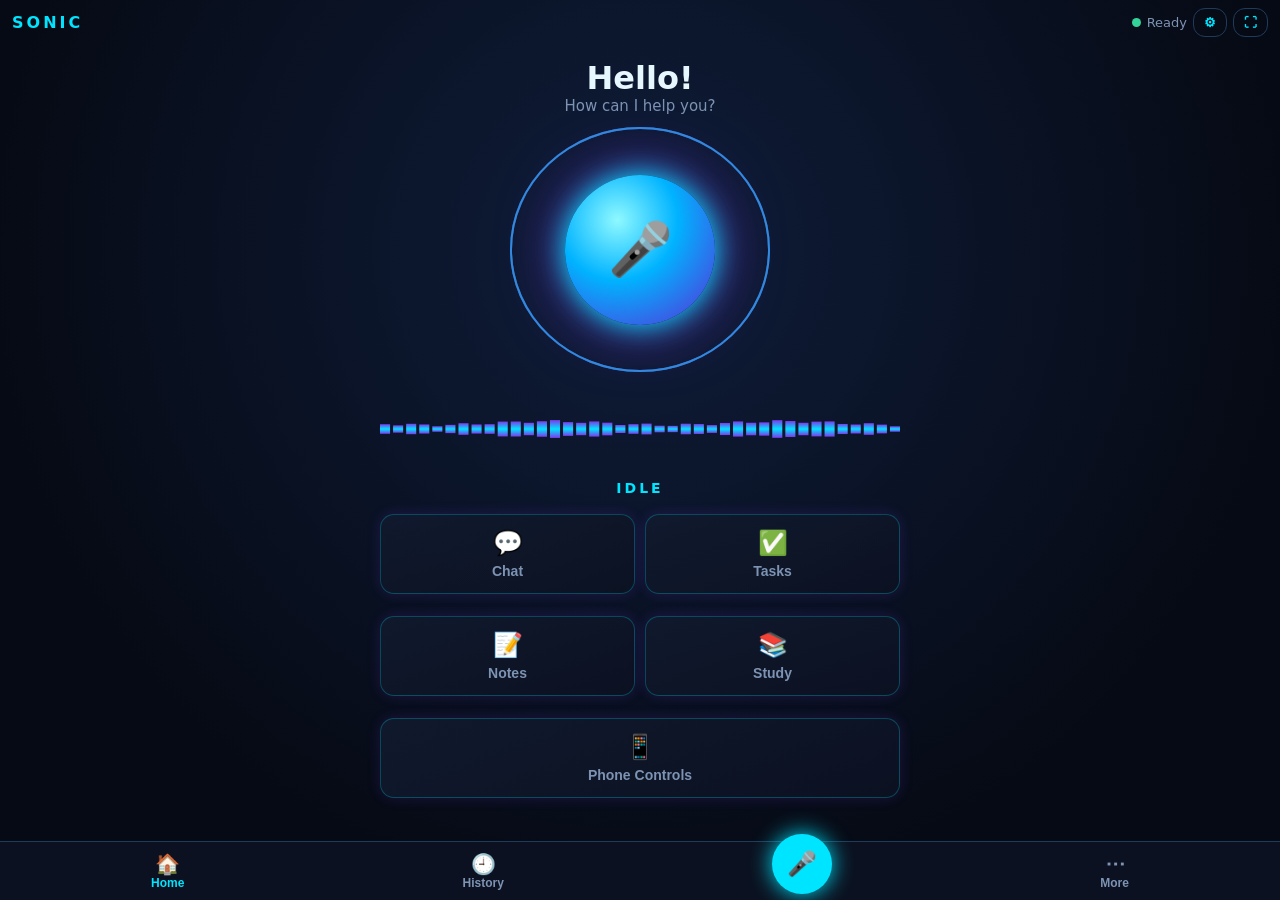
==== commit 4c5bdc09: "Add files via upload" ====
--- a/index.html
+++ b/index.html
@@ -46,18 +46,54 @@
 .badge{font-size:12px;padding:3px 8px;border-radius:999px;background:var(--user)}
 .badge.done{background:#064e3b;color:#e6fff5}.badge.failed{background:#7f1d1d;color:#fff}.badge.running{background:#4c1d95;color:#fff}.badge.paused,.badge.queued{background:#78350f;color:#fff}.badge.cancelled{background:#3f3f46;color:#fff}
 h3{margin:6px 0}
+/* ---- Home screen (voice-first) ---- */
+body{background:radial-gradient(circle at 50% 28%,#0f1d3a 0%,#060a14 72%)}
+section{padding-bottom:96px}
+.home{align-items:center;gap:6px}
+.greet{text-align:center;margin-top:4px}
+.gh{font-size:26px;font-weight:700;color:var(--text)}
+.gs{color:var(--muted);font-size:15px}
+.orbWrap{position:relative;width:220px;height:220px;margin:6px auto}
+.ring{position:absolute;inset:0;border-radius:50%;border:2px solid rgba(0,229,255,.55);animation:ringPulse 2.6s ease-out infinite;pointer-events:none}
+.r2{animation-delay:.87s;border-color:rgba(124,58,237,.6)}
+.r3{animation-delay:1.73s;border-color:rgba(0,229,255,.35)}
+@keyframes ringPulse{0%{transform:scale(.55);opacity:.95}100%{transform:scale(1.12);opacity:0}}
+.orb{position:absolute;left:50%;top:50%;width:124px;height:124px;margin:-62px 0 0 -62px;border-radius:50%;padding:0;font-size:44px;color:#fff;display:flex;align-items:center;justify-content:center;background:radial-gradient(circle at 35% 30%,#8ff9ff 0%,#00b3ff 42%,#5b2bd6 100%);box-shadow:0 0 28px #00e5ff,0 0 64px rgba(124,58,237,.8);transition:transform .2s,box-shadow .2s}
+.orb:active{transform:scale(.95)}
+.orb.on{box-shadow:0 0 54px #00e5ff,0 0 96px rgba(124,58,237,.95)}
+.orb.speak{animation:orbSpeak .7s ease-in-out infinite alternate}
+@keyframes orbSpeak{from{transform:scale(1);box-shadow:0 0 30px #00e5ff,0 0 64px rgba(124,58,237,.8)}to{transform:scale(1.08);box-shadow:0 0 60px #00e5ff,0 0 110px rgba(124,58,237,1)}}
+.wave{width:100%;max-width:520px;height:90px;display:block}
+.vstatus{color:var(--accent);letter-spacing:3px;font-size:14px;text-transform:uppercase;font-weight:600}
+.shortcuts{display:grid;grid-template-columns:repeat(2,1fr);gap:10px;width:100%;max-width:520px;margin-top:6px}
+.sc{display:flex;flex-direction:column;align-items:center;gap:6px;background:linear-gradient(160deg,rgba(17,26,46,.95),rgba(12,18,34,.95));border:1px solid rgba(0,229,255,.25);color:var(--text);padding:14px 8px;font-size:24px;box-shadow:0 0 14px rgba(124,58,237,.18)}
+.sc span{font-size:14px;color:var(--muted)}
+.sc:last-child{grid-column:span 2}
+.bottom{position:fixed;left:0;right:0;bottom:0;z-index:4;display:flex;justify-content:space-around;align-items:flex-end;padding:6px 12px calc(6px + env(safe-area-inset-bottom));background:rgba(12,18,34,.96);border-top:1px solid var(--line)}
+.bn{background:none;color:var(--muted);display:flex;flex-direction:column;align-items:center;font-size:20px;padding:4px 10px;border:0}
+.bn span{font-size:12px}
+.bn.active{color:var(--accent)}
+.bn.mic{background:var(--accent);color:#0b0f1a;border-radius:50%;width:60px;height:60px;padding:0;margin-top:-26px;font-size:24px;justify-content:center;box-shadow:0 0 22px #00e5ff}
+.sheet{position:fixed;left:10px;right:10px;bottom:84px;z-index:5;background:var(--panel);border:1px solid var(--line);border-radius:14px;padding:10px;display:flex;flex-direction:column;gap:8px}
+.sheet[hidden]{display:none!important}
+.dot{width:9px;height:9px;border-radius:50%;background:#34d399;display:inline-block}
+.dot.off{background:#f87171}
+.hdr-right{display:flex;align-items:center;gap:6px}
+@media (min-width:700px){.gh{font-size:32px}.orb{width:150px;height:150px;margin:-75px 0 0 -75px;font-size:52px}.orbWrap{width:260px;height:260px}}
 </style>
 </head>
 <body>
 <header>
   <div class="brand">SONIC</div>
-  <div class="row" style="flex-wrap:nowrap">
+  <div class="hdr-right">
+    <span id="net" class="dot"></span>
     <div id="status">Ready</div>
+    <button id="setBtn" class="g s" title="Settings">⚙</button>
     <button id="fsBtn" class="g s" title="Full screen">⛶</button>
   </div>
 </header>
 
-<nav>
+<nav class="topnav" hidden>
   <button data-t="chat" class="active">Chat</button>
   <button data-t="tasks">Tasks</button>
   <button data-t="notes">Notes</button>
@@ -67,8 +103,30 @@
 </nav>
 
 <main>
+  <!-- HOME (voice-first) -->
+  <section id="s-home" class="active home">
+    <div class="greet">
+      <div class="gh">Hello!</div>
+      <div class="gs">How can I help you?</div>
+    </div>
+    <div class="orbWrap">
+      <div class="ring r1"></div><div class="ring r2"></div><div class="ring r3"></div>
+      <button id="orb" class="orb" aria-label="Bolo" title="Bolo">🎤</button>
+    </div>
+    <canvas id="wave" class="wave"></canvas>
+    <div id="vstatus" class="vstatus">Idle</div>
+    <button id="home_stop" class="g s" hidden>Stop speaking</button>
+    <div class="shortcuts">
+      <button class="card sc" data-go="chat">💬<span>Chat</span></button>
+      <button class="card sc" data-go="tasks">✅<span>Tasks</span></button>
+      <button class="card sc" data-go="notes">📝<span>Notes</span></button>
+      <button class="card sc" data-go="padhai">📚<span>Study</span></button>
+      <button class="card sc" data-go="phone">📱<span>Phone Controls</span></button>
+    </div>
+  </section>
+
   <!-- CHAT -->
-  <section id="s-chat" class="active">
+  <section id="s-chat">
     <div id="log"></div>
     <div class="bar">
       <button id="mic" class="g" title="Bolo">🎤</button>
@@ -84,6 +142,13 @@
     <input id="camFile" type="file" accept="image/*" capture="environment" hidden>
   </section>
 
+  <!-- HISTORY (all saved chats) -->
+  <section id="s-history">
+    <input id="hSearch" type="search" placeholder="History mein search karo">
+    <div class="row"><button id="hExport" class="g s">History export</button><button id="hClear" class="d s">History delete</button></div>
+    <div id="hList"></div>
+  </section>
+
   <!-- TASKS -->
   <section id="s-tasks">
     <div class="f">Naya task. Steps ke liye "|" lagayein, jaise: <code>Kal ka plan | Shopping list | Reminder</code>
@@ -171,6 +236,21 @@
   </section>
 </main>
 
+<div id="more" class="sheet" hidden>
+  <button class="g" data-go="tasks">✅ Tasks</button>
+  <button class="g" data-go="notes">📝 Notes</button>
+  <button class="g" data-go="memory">🧠 Memory</button>
+  <button class="g" data-go="padhai">📚 Padhai</button>
+  <button class="g" data-go="settings">⚙ Settings</button>
+  <button class="g" id="moreClose">Band karein</button>
+</div>
+<div class="bottom">
+  <button class="bn active" data-go="home">🏠<span>Home</span></button>
+  <button class="bn" data-go="history">🕘<span>History</span></button>
+  <button class="bn mic" id="bnMic" title="Bolo">🎤</button>
+  <button class="bn" id="bnMore">⋯<span>More</span></button>
+</div>
+
 <script>
 // ============ STORAGE (everything stays in this phone's browser) ============
 const KEY = 'sonic.v2';
@@ -181,7 +261,7 @@
   accent: '#00e5ff', theme: 'dark',
   retries: 2, timeoutSec: 20, ctxLimit: 8, respLen: 'normal', memoryUse: true, offlineMode: false,
   privateMode: false, confirmDelete: true, queueOffline: true,
-  students: {}, current: '', history: [], tasks: [], notes: [], memories: [], lastLesson: []
+  students: {}, current: '', history: [], chatLog: [], tasks: [], notes: [], memories: [], lastLesson: []
 };
 const SETTING_KEYS = ['model', 'vmodel', 'lang', 'voice', 'rate', 'vol', 'cont', 'wake', 'bargeIn', 'accent', 'theme', 'privateMode', 'confirmDelete', 'queueOffline', 'retries', 'timeoutSec', 'ctxLimit', 'respLen', 'memoryUse', 'offlineMode'];
 let S = { ...DEF, ...JSON.parse(localStorage.getItem(KEY) || '{}') };
@@ -209,8 +289,20 @@
 }
 function status(t) { $('#status').textContent = t; }
 function add(text, who) {
+  paint(text, who);
+  if (canStore()) {
+    S.chatLog.push({ who, text, at: nowIso() });
+    if (S.chatLog.length > 5000) S.chatLog = S.chatLog.slice(-5000);
+    save();
+  }
+}
+function paint(text, who) {
   $('#log').append(el('div', { class: 'm ' + (who === 'u' ? 'u' : 'j') }, text));
   $('#log').scrollTop = $('#log').scrollHeight;
+}
+function renderChat() {
+  $('#log').replaceChildren();
+  for (const x of S.chatLog.slice(-200)) paint(x.text, x.who);
 }
 function confirmDel(msg) { return !S.confirmDelete || confirm(msg); }
 // Private mode: nothing new is written to storage (history, notes, tasks, memory)
@@ -238,6 +330,24 @@
   return all.find((x) => x.lang.toLowerCase().startsWith(want)) || null;
 }
 function sayWait(text, m = 'neutral') {
+  startStopWatcher();
+  // Android app: use the phone's own Text-to-Speech (browser speech does not work in the app)
+  if (window.JarvisNative && window.JarvisNative.speak) {
+    return new Promise((resolve) => {
+      speaking = true;
+      mood = m;
+      pulse = 1;
+      window.onNativeSpeakDone = () => {
+        window.onNativeSpeakDone = null;
+        speaking = false;
+        mood = 'neutral';
+        pulse = 0;
+        resolve();
+      };
+      try { window.JarvisNative.speak(text, S.lang, S.rate); }
+      catch { window.onNativeSpeakDone(); }
+    });
+  }
   return new Promise((resolve) => {
     if (!('speechSynthesis' in window)) { resolve(); return; }
     speechSynthesis.cancel();
@@ -263,7 +373,20 @@
 const say = (text, m = 'neutral') => sayWait(text, m);
 
 // ============ SPEECH IN ============
-let activeRec = null, busy = false, halt = false, micOn = false, wantListen = false, loopOn = false;
+let activeRec = null, busy = false, halt = false, micOn = false, wantListen = false, loopOn = false, watcherOn = false;
+const STOP_RE = /\b(stop|ruko|chup|band karo)\b/i;
+// While SONIC speaks, listen for the word "stop" (Hindi or English) and stop the voice
+function startStopWatcher() {
+  if (watcherOn || !window.JarvisNative) return;
+  watcherOn = true;
+  (async () => {
+    while (speaking && !halt) {
+      const r = await recognizeOnce(S.lang, 3000, false);
+      if (r.text && STOP_RE.test(r.text)) { stopAll(); break; }
+    }
+    watcherOn = false;
+  })();
+}
 
 // One sentence from the child or user. Returns {text} or {err}. Retries once on "no-speech".
 function recognizeOnce(lang, ms, retry = true) {
@@ -327,7 +450,7 @@
   if (loopOn) return;
   loopOn = true;
   while (wantListen) {
-    if (busy || speaking) { await sleep(250); continue; }
+    if (busy || speaking || watcherOn) { await sleep(250); continue; }
     const r = await recognizeOnce(S.lang, 9000);
     if (r.err === 'not-allowed' || r.err === 'service-not-allowed') {
       status('Mic permission nahi mili. Chrome mein mic Allow karein.');
@@ -352,7 +475,15 @@
     const m = text.match(WAKE_RE);
     if (!m) { status('Wake word bolein: "Hey SONIC"'); return; }
     text = text.slice(m.index + m[0].length).replace(/^[\s,.!?।]+/, '');
-    if (!text.trim()) { busy = true; try { await say('Ji boss, bolo.', 'happy'); } finally { busy = false; } return; }
+    if (!text.trim()) {
+      busy = true;
+      try {
+        await say('Ji boss, bolo.', 'happy');
+        const r = await recognizeOnce(S.lang, 9000);
+        if (r.text) await handleText(r.text);
+      } finally { busy = false; }
+      return;
+    }
   }
   await handleText(text);
 }
@@ -415,6 +546,7 @@
   halt = true;
   try { activeRec && activeRec.abort(); } catch { /* not running */ }
   if ('speechSynthesis' in window) speechSynthesis.cancel();
+  if (window.JarvisNative && window.JarvisNative.stopSpeaking) { try { window.JarvisNative.stopSpeaking(); } catch { /* ignore */ } }
   speaking = false; thinking = false; mood = 'neutral';
   for (const t of S.tasks) if (t.status === 'running') t.status = 'paused';
   save(); renderTasks();
@@ -725,13 +857,34 @@
 
 // ============ STUDENTS AND TEACHING ============
 const BANK = [
-  { topic: 'A se E (alphabets)', items: [
+  { topic: 'English: A se E', items: [
     { w: 'A', ok: ['a', 'ay', 'ए'] }, { w: 'B', ok: ['b', 'bee', 'बी'] }, { w: 'C', ok: ['c', 'see', 'सी'] },
     { w: 'D', ok: ['d', 'dee', 'डी'] }, { w: 'E', ok: ['e', 'ee', 'ई'] } ] },
+  { topic: 'English: F se J', items: [
+    { w: 'F', ok: ['f', 'ef', 'एफ'] }, { w: 'G', ok: ['g', 'gee', 'जी'] }, { w: 'H', ok: ['h', 'aitch', 'एच'] },
+    { w: 'I', ok: ['i', 'eye', 'आई'] }, { w: 'J', ok: ['j', 'jay', 'जे'] } ] },
+  { topic: 'English: K se O', items: [
+    { w: 'K', ok: ['k', 'kay', 'के'] }, { w: 'L', ok: ['l', 'el', 'एल'] }, { w: 'M', ok: ['m', 'em', 'एम'] },
+    { w: 'N', ok: ['n', 'en', 'एन'] }, { w: 'O', ok: ['o', 'oh', 'ओ'] } ] },
+  { topic: 'English: Animals (Apple, Ball, Cat)', items: [
+    { w: 'Apple', ok: ['apple', 'एप्पल', 'सेब'] }, { w: 'Ball', ok: ['ball', 'बॉल', 'गेंद'] },
+    { w: 'Cat', ok: ['cat', 'कैट', 'बिल्ली'] }, { w: 'Dog', ok: ['dog', 'डॉग', 'कुत्ता'] } ] },
+  { topic: 'Hindi swar (अ, आ, इ, ई)', items: [
+    { w: 'अ', ok: ['a', 'अ'] }, { w: 'आ', ok: ['aa', 'aa', 'आ'] },
+    { w: 'इ', ok: ['i', 'इ'] }, { w: 'ई', ok: ['ee', 'ii', 'ई'] } ] },
+  { topic: 'Hindi vyanjan (क, ख, ग)', items: [
+    { w: 'क', ok: ['ka', 'क'] }, { w: 'ख', ok: ['kha', 'ख'] }, { w: 'ग', ok: ['ga', 'ग'] } ] },
   { topic: 'Ginti 1 se 5', items: [
     { w: 'Ek', ok: ['ek', '1', 'one', 'एक'] }, { w: 'Do', ok: ['do', '2', 'two', 'दो'] },
     { w: 'Teen', ok: ['teen', '3', 'three', 'तीन'] }, { w: 'Chaar', ok: ['chaar', 'char', '4', 'four', 'चार'] },
     { w: 'Paanch', ok: ['paanch', 'panch', '5', 'five', 'पांच', 'पाँच'] } ] },
+  { topic: 'Ginti 6 se 10', items: [
+    { w: 'Chhe', ok: ['chhe', 'che', '6', 'six', 'छह'] }, { w: 'Saat', ok: ['saat', '7', 'seven', 'सात'] },
+    { w: 'Aath', ok: ['aath', '8', 'eight', 'आठ'] }, { w: 'Nau', ok: ['nau', '9', 'nine', 'नौ'] },
+    { w: 'Das', ok: ['das', '10', 'ten', 'दस'] } ] },
+  { topic: 'Math: Jod (1 + 1)', items: [
+    { w: 'Ek plus ek', ok: ['2', 'do', 'two', 'दो'] }, { w: 'Do plus do', ok: ['4', 'chaar', 'four', 'चार'] },
+    { w: 'Teen plus do', ok: ['5', 'paanch', 'five', 'पांच', 'पाँच'] } ] },
   { topic: 'Rang (colours)', items: [
     { w: 'Lal', ok: ['lal', 'laal', 'red', 'लाल'] }, { w: 'Neela', ok: ['neela', 'blue', 'नीला'] },
     { w: 'Hara', ok: ['hara', 'green', 'हरा'] }, { w: 'Peela', ok: ['peela', 'yellow', 'पीला'] } ] },
@@ -1062,7 +1215,126 @@
 $('#mExport').onclick = () => download('sonic-memory.json', JSON.stringify(S.memories, null, 2));
 $('#privToggle').onchange = (e) => { S.privateMode = e.target.checked; save(); $('#privSet').checked = S.privateMode; };
 
+// ============ HISTORY (all saved chats) ============
+function renderHistory() {
+  const q = $('#hSearch').value.toLowerCase();
+  const box = $('#hList');
+  box.replaceChildren();
+  const items = S.chatLog.filter((x) => x.text.toLowerCase().includes(q));
+  if (!items.length) box.append(el('p', { class: 'hint' }, 'Abhi koi history nahi hai.'));
+  let lastDay = '';
+  for (const x of items.slice().reverse()) {
+    const day = new Date(x.at).toLocaleDateString();
+    if (day !== lastDay) { box.append(el('h3', {}, day)); lastDay = day; }
+    box.append(el('div', { class: 'card' },
+      el('small', {}, (x.who === 'u' ? 'Aap' : 'SONIC') + ' · ' + new Date(x.at).toLocaleTimeString()),
+      el('div', {}, x.text)));
+  }
+}
+$('#hSearch').oninput = renderHistory;
+$('#hExport').onclick = () => download('sonic-history.json', JSON.stringify(S.chatLog, null, 2));
+$('#hClear').onclick = () => {
+  if (confirm('Sari chat history delete ho jayegi. Continue?')) {
+    S.chatLog = [];
+    save();
+    renderHistory();
+    renderChat();
+    status('History delete ho gayi');
+  }
+};
+
+// ============ HOME SCREEN (voice-first) ============
+let homeListening = false;
+const wave = $('#wave');
+const wctx = wave.getContext('2d');
+function sizeWave() {
+  const d = window.devicePixelRatio || 1;
+  const r = wave.getBoundingClientRect();
+  if (!r.width) return;
+  wave.width = r.width * d;
+  wave.height = r.height * d;
+  wctx.setTransform(d, 0, 0, d, 0, 0);
+}
+window.addEventListener('resize', sizeWave);
+function homeLabel() {
+  if (speaking) return 'Speaking...';
+  if (thinking || busy) return 'Processing...';
+  if (homeListening) return 'Listening...';
+  return 'Idle';
+}
+// The wave moves all the time. Its height changes with the state (idle, listening, processing, speaking).
+function drawWave(now) {
+  const w = wave.clientWidth, h = wave.clientHeight;
+  if (w && h) {
+    wctx.clearRect(0, 0, w, h);
+    const label = homeLabel();
+    if ($('#vstatus').textContent !== label) $('#vstatus').textContent = label;
+    $('#home_stop').hidden = !speaking;
+    $('#orb').classList.toggle('speak', speaking);
+    $('#orb').classList.toggle('on', homeListening && !speaking);
+    const amp = speaking ? 0.75 : (thinking || busy) ? 0.35 : homeListening ? 0.6 : 0.14;
+    const bars = 40, gap = 3, bw = (w - gap * (bars - 1)) / bars;
+    for (let i = 0; i < bars; i++) {
+      const ph = now / 180 + i * 0.35;
+      const v = (Math.sin(ph) + 1) / 2 * 0.6 + (Math.sin(ph * 2.3 + i) + 1) / 2 * 0.4;
+      const bh = Math.max(4, (amp * v + 0.06) * h);
+      const g = wctx.createLinearGradient(0, h / 2 - bh / 2, 0, h / 2 + bh / 2);
+      g.addColorStop(0, '#7c3aed');
+      g.addColorStop(0.5, S.accent);
+      g.addColorStop(1, '#7c3aed');
+      wctx.fillStyle = g;
+      wctx.fillRect(i * (bw + gap), h / 2 - bh / 2, bw, bh);
+    }
+  }
+  requestAnimationFrame(drawWave);
+}
+function showSection(t) {
+  if (t === 'phone') {
+    showSection('chat');
+    $('#txt').placeholder = 'flashlight on, volume 50, battery, alarm 7 baje...';
+    $('#txt').focus();
+    return;
+  }
+  $$('section').forEach((s) => s.classList.toggle('active', s.id === 's-' + t));
+  $$('.bn').forEach((b) => b.classList.toggle('active', b.dataset.go === t));
+  if (t === 'tasks') renderTasks();
+  if (t === 'notes') renderNotes();
+  if (t === 'memory') renderMemory();
+  if (t === 'padhai') renderPadhai();
+  if (t === 'settings') bindSettings();
+  if (t === 'history') renderHistory();
+  $('#more').hidden = true;
+}
+$$('[data-go]').forEach((b) => b.addEventListener('click', () => showSection(b.dataset.go)));
+$('#bnMore').onclick = () => { $('#more').hidden = !$('#more').hidden; };
+$('#moreClose').onclick = () => { $('#more').hidden = true; };
+$('#setBtn').onclick = () => showSection('settings');
+$('#bnMic').onclick = () => $('#orb').click();
+$('#home_stop').onclick = () => stopAll();
+$('#orb').onclick = async () => {
+  if (speaking) { stopAll(); return; }
+  if (busy || homeListening || watcherOn) return;
+  homeListening = true;
+  try {
+    const r = await recognizeOnce(S.lang, 9000);
+    if (r.text) await handleText(r.text);
+    else if (r.err && r.err !== 'no-speech') status('Mic: ' + r.err);
+  } finally {
+    homeListening = false;
+  }
+};
+function netUpdate() { $('#net').classList.toggle('off', !navigator.onLine); }
+window.addEventListener('online', netUpdate);
+window.addEventListener('offline', netUpdate);
+
 // ============ START ============
+if (!localStorage.getItem('sonic.wakeDefault')) { S.wake = true; save(); localStorage.setItem('sonic.wakeDefault', '1'); }
+sizeWave();
+requestAnimationFrame(drawWave);
+netUpdate();
+showSection('home');
+renderChat();
+if (window.JarvisNative) refreshListen();
 if ('serviceWorker' in navigator) navigator.serviceWorker.register('sw.js');
 applyLook();
 paintToggles();
@@ -1076,8 +1348,8 @@
 save();
 if (S.tasks.some((t) => t.status === 'queued')) flushQueue();
 status(navigator.onLine ? 'Ready' : 'Offline');
-add('Namaste boss! Main SONIC hoon. Mic dabao ya type karo.\nExamples: "main Riya hoon", "mujhe padhna hai", "teach: 1 se 5 ginti", "task: kal ka plan | shopping", "yaad rakho: mera naam Rahul hai", "flashlight on".', 'j');
-if (!S.keys.length) add('Shuru karne ke liye Settings mein Groq API key daalein.', 'j');
+if (!S.chatLog.length) add('Namaste boss! Main SONIC hoon. Mic dabao ya type karo.\nExamples: "main Riya hoon", "mujhe padhna hai", "teach: 1 se 5 ginti", "task: kal ka plan | shopping", "yaad rakho: mera naam Rahul hai", "flashlight on".', 'j');
+if (!S.keys.length) paint('Shuru karne ke liye Settings mein Groq API key daalein.', 'j');
 </script>
 </body>
 </html>
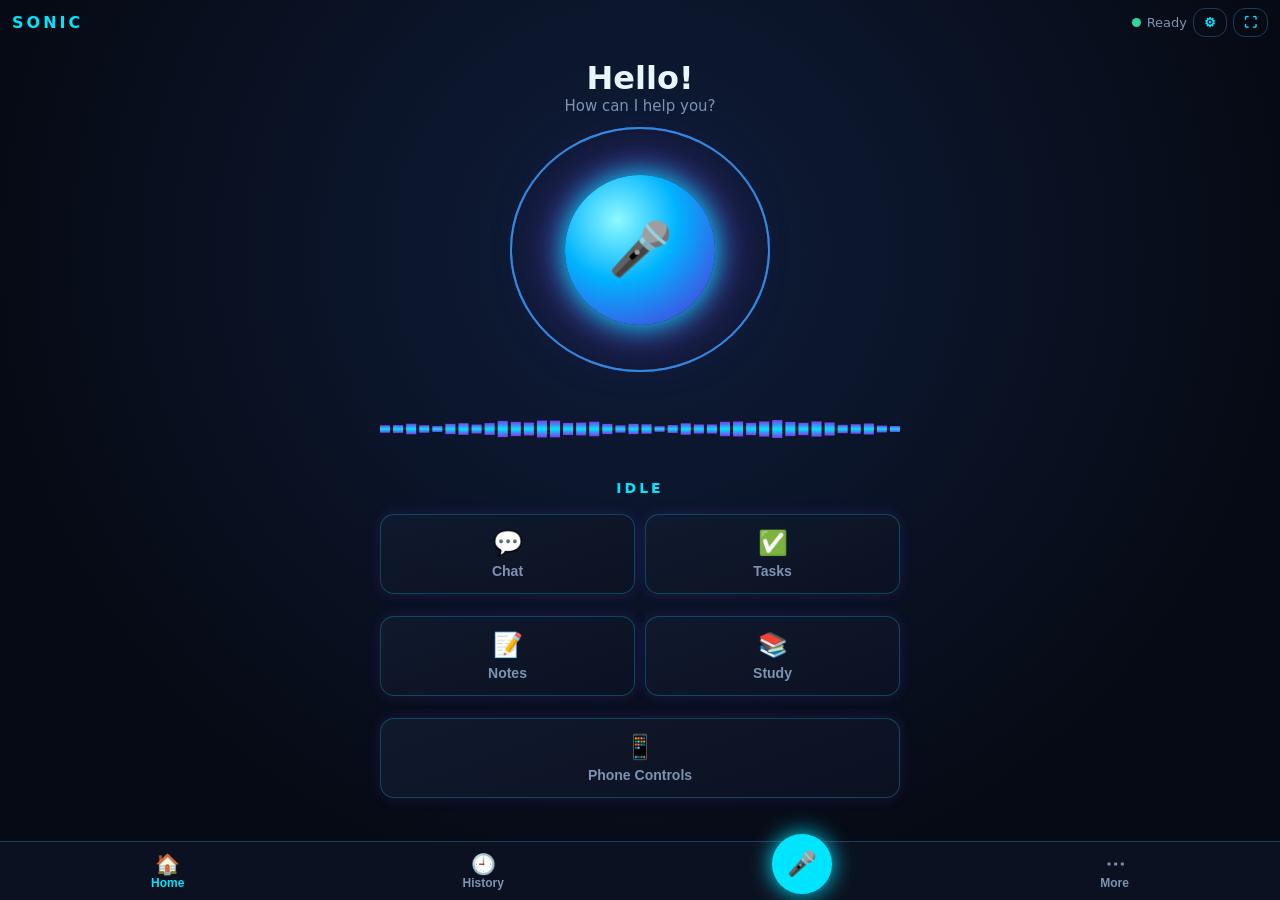
==== commit af060757: "Add files via upload" ====
--- a/index.html
+++ b/index.html
@@ -211,7 +211,11 @@
     <div class="f">Bhasha
       <select id="lang"><option value="hi-IN">Hindi / Hinglish</option><option value="en-IN">English (India)</option><option value="en-US">English (US)</option></select>
     </div>
-    <div class="f">Voice (phone par installed)<select id="voice"></select></div>
+    <div class="f">Voice profile
+      <select id="vprofile"><option value="auto">Auto (phone ki default awaaz)</option><option value="female">Female</option><option value="male">Male</option></select>
+      <div class="row"><button id="vTest" class="g s">Voice test</button></div>
+    </div>
+    <div class="f" hidden>Voice (phone par installed)<select id="voice"></select></div>
     <div class="f">Speed <input id="rate" type="range" min="0.6" max="1.4" step="0.1"></div>
     <div class="f">Volume <input id="vol" type="range" min="0" max="1" step="0.1"></div>
     <label class="f c"><input id="bargeIn" type="checkbox"> Barge-in (Jarvis bolte waqt aap bolein to ruk jaye; headphones best)</label>
@@ -259,11 +263,11 @@
   lang: 'hi-IN', voice: '', rate: 0.95, vol: 1,
   cont: false, wake: false, bargeIn: false,
   accent: '#00e5ff', theme: 'dark',
-  retries: 2, timeoutSec: 20, ctxLimit: 8, respLen: 'normal', memoryUse: true, offlineMode: false,
+  retries: 2, timeoutSec: 20, ctxLimit: 8, respLen: 'normal', memoryUse: true, offlineMode: false, voiceProfile: 'auto',
   privateMode: false, confirmDelete: true, queueOffline: true,
   students: {}, current: '', history: [], chatLog: [], tasks: [], notes: [], memories: [], lastLesson: []
 };
-const SETTING_KEYS = ['model', 'vmodel', 'lang', 'voice', 'rate', 'vol', 'cont', 'wake', 'bargeIn', 'accent', 'theme', 'privateMode', 'confirmDelete', 'queueOffline', 'retries', 'timeoutSec', 'ctxLimit', 'respLen', 'memoryUse', 'offlineMode'];
+const SETTING_KEYS = ['model', 'vmodel', 'lang', 'voice', 'rate', 'vol', 'cont', 'wake', 'bargeIn', 'accent', 'theme', 'privateMode', 'confirmDelete', 'queueOffline', 'retries', 'timeoutSec', 'ctxLimit', 'respLen', 'memoryUse', 'offlineMode', 'voiceProfile'];
 let S = { ...DEF, ...JSON.parse(localStorage.getItem(KEY) || '{}') };
 const save = () => localStorage.setItem(KEY, JSON.stringify(S));
 const $ = (s) => document.querySelector(s);
@@ -344,7 +348,7 @@
         pulse = 0;
         resolve();
       };
-      try { window.JarvisNative.speak(text, S.lang, S.rate); }
+      try { window.JarvisNative.speak(text, S.lang, S.rate, S.voiceProfile || 'auto'); }
       catch { window.onNativeSpeakDone(); }
     });
   }
@@ -564,7 +568,7 @@
 // Returns the reply text for a phone command, or null if the text is not a phone command.
 function phoneCommand(text) {
   const q = text.toLowerCase();
-  const isPhone = /\b(flashlight|torch|volume|alarm|timer|battery|navigate|rasta)\b|\bcamera\s*(kholo|open)\b|\b(dial|call)\s+\d|\b(open|kholo)\s+(whatsapp|youtube|chrome|maps|gmail|instagram)\b|\bsettings\s+(wifi|bluetooth|display|sound|battery|apps)\b|\bmaps?\s+\w/i.test(q);
+  const isPhone = /\b(flashlight|torch|volume|alarm|timer|battery|brightness|navigate|rasta)\b|\bcamera\s*(kholo|open)\b|\b(dial|call)\s+\d|\b(open|kholo)\s+(whatsapp|youtube|chrome|maps|gmail|instagram)\b|\bsettings\s+(wifi|bluetooth|display|sound|battery|apps)\b|\bmaps?\s+\w/i.test(q);
   if (!isPhone) return null;
   if (!window.JarvisNative) return 'Ye phone control sirf SONIC Android app mein chalta hai, browser mein nahi.';
   let m;
@@ -585,6 +589,7 @@
   if (/\bcamera\s*(kholo|open)\b/.test(q)) return nativeCall({ action: 'camera' }).message;
   if ((m = q.match(/(?:map|maps|navigate|rasta)\s+(.+)/))) return nativeCall({ action: 'map', query: m[1] }).message;
   if ((m = q.match(/(?:call|dial)\s+(\+?\d{6,15})/))) return nativeCall({ action: 'dial', number: m[1] }).message;
+  if ((m = q.match(/brightness\s*(\d{1,3})|(\d{1,3})\s*%?\s*brightness/))) return nativeCall({ action: 'brightness', level: Number(m[1] || m[2]) }).message;
   if (/\bbattery\b/.test(q)) return nativeCall({ action: 'battery' }).message;
   return null;
 }
@@ -688,9 +693,12 @@
   const len = { short: 'Keep the reply very short (1 to 2 sentences).', normal: 'Keep the reply short (2 to 4 sentences).', detailed: 'Give a detailed, well-structured reply.' }[S.respLen] || '';
   const mems = S.memoryUse ? relevantMemories(text) : [];
   const memNote = mems.length ? ' Known facts about the user (use only if relevant): ' + mems.map((m) => m.text).join('; ') + '.' : '';
-  const sys = 'You are SONIC, a friendly, intelligent assistant. Always address the user as "boss". ' +
+  const sys = 'You are SONIC, a warm, natural and smart voice assistant, like a helpful friend. ' +
+    'Talk the way people talk in a real conversation, with simple everyday words. ' +
+    'Use the word "boss" only sometimes, not in every reply. ' +
     'Reply in the same language the user uses (Hindi, Hinglish or English). ' + len + ' ' +
-    'Start the reply with one emotion word in square brackets from: [happy] [excited] [sad] [angry] [surprised] [confused] [thinking] [neutral].' + memNote;
+    'If it helps, end with one short, friendly follow-up question. ' +
+    'Start the reply with one emotion word in square brackets from: [happy] [excited] [sad] [angry] [surprised] [confused] [thinking] [neutral].' + memNote + '\n'
   const r = await groq(S.model, [{ role: 'system', content: sys }, ...S.history.slice(-S.ctxLimit)]);
   thinking = false;
   status(navigator.onLine ? 'Ready' : 'Offline');
@@ -1097,6 +1105,9 @@
   $('#memoryUse').onchange = (e) => sv('memoryUse', e.target.checked);
   $('#offlineMode').checked = S.offlineMode;
   $('#offlineMode').onchange = (e) => sv('offlineMode', e.target.checked);
+  $('#vprofile').value = S.voiceProfile || 'auto';
+  $('#vprofile').onchange = (e) => sv('voiceProfile', e.target.value);
+  $('#vTest').onclick = () => say('Namaste! Main SONIC hoon. Ye meri awaaz hai.', 'happy');
   $('#privSet').checked = S.privateMode;
   $('#privSet').onchange = (e) => { sv('privateMode', e.target.checked); renderMemory(); };
   $('#micCheck').onclick = async () => {
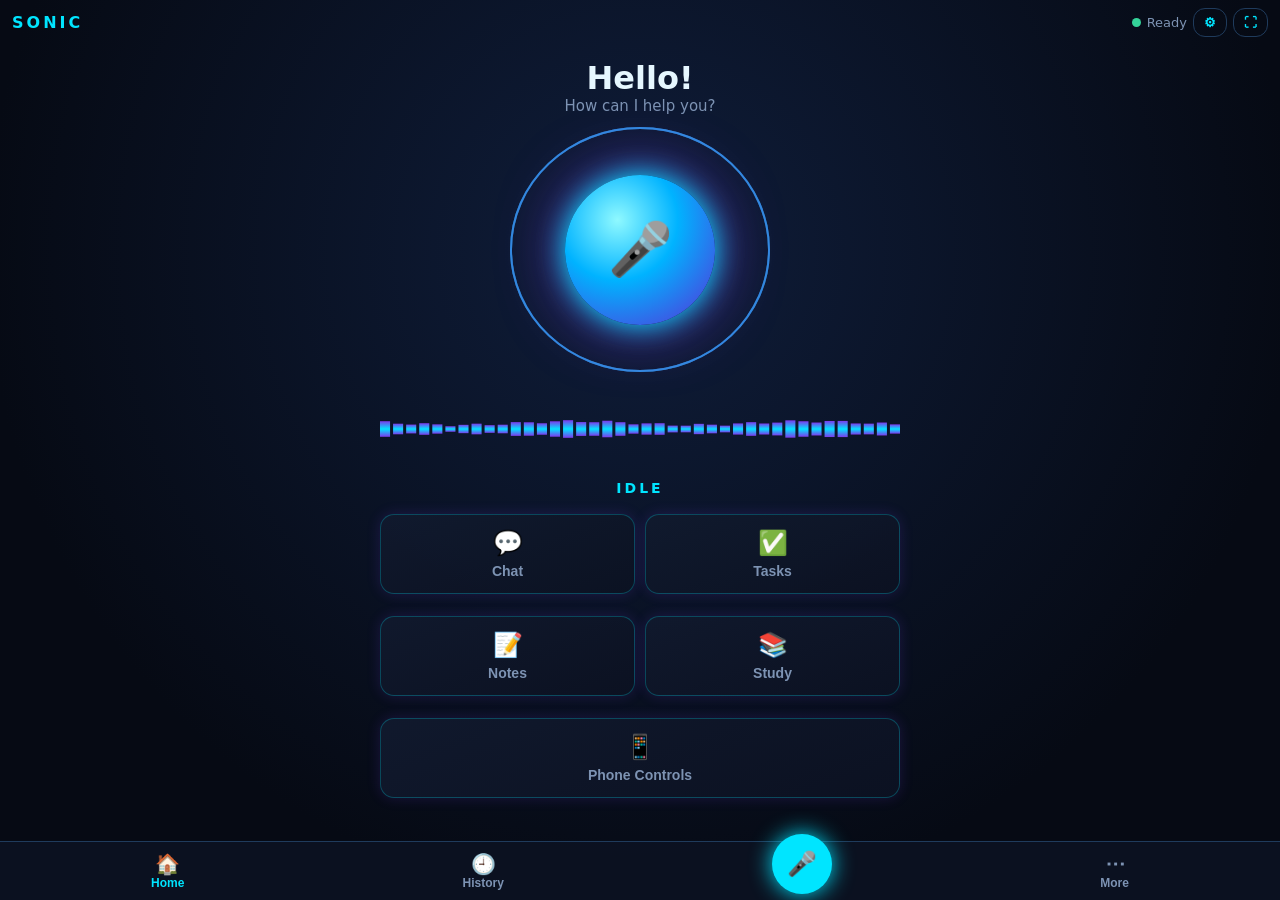
==== commit d6420fa9: "Add files via upload" ====
--- a/index.html
+++ b/index.html
@@ -221,6 +221,7 @@
     <label class="f c"><input id="bargeIn" type="checkbox"> Barge-in (Jarvis bolte waqt aap bolein to ruk jaye; headphones best)</label>
     <label class="f c"><input id="contSet" type="checkbox"> Continuous conversation</label>
     <label class="f c"><input id="wakeSet" type="checkbox"> Wake word ("Hey SONIC" / "Hey Jarvis")</label>
+    <label class="f c"><input id="bgWake" type="checkbox"> Background wake word (app band ho to bhi sunna; notification dikhegi)</label>
     <div class="row"><button id="micCheck" class="g s">Mic permission check</button><button id="notifBtn" class="g s">Notifications allow karein</button></div>
 
     <h3>Look</h3>
@@ -263,11 +264,11 @@
   lang: 'hi-IN', voice: '', rate: 0.95, vol: 1,
   cont: false, wake: false, bargeIn: false,
   accent: '#00e5ff', theme: 'dark',
-  retries: 2, timeoutSec: 20, ctxLimit: 8, respLen: 'normal', memoryUse: true, offlineMode: false, voiceProfile: 'auto',
+  retries: 2, timeoutSec: 20, ctxLimit: 8, respLen: 'normal', memoryUse: true, offlineMode: false, voiceProfile: 'auto', bgWake: false,
   privateMode: false, confirmDelete: true, queueOffline: true,
   students: {}, current: '', history: [], chatLog: [], tasks: [], notes: [], memories: [], lastLesson: []
 };
-const SETTING_KEYS = ['model', 'vmodel', 'lang', 'voice', 'rate', 'vol', 'cont', 'wake', 'bargeIn', 'accent', 'theme', 'privateMode', 'confirmDelete', 'queueOffline', 'retries', 'timeoutSec', 'ctxLimit', 'respLen', 'memoryUse', 'offlineMode', 'voiceProfile'];
+const SETTING_KEYS = ['model', 'vmodel', 'lang', 'voice', 'rate', 'vol', 'cont', 'wake', 'bargeIn', 'accent', 'theme', 'privateMode', 'confirmDelete', 'queueOffline', 'retries', 'timeoutSec', 'ctxLimit', 'respLen', 'memoryUse', 'offlineMode', 'voiceProfile', 'bgWake'];
 let S = { ...DEF, ...JSON.parse(localStorage.getItem(KEY) || '{}') };
 const save = () => localStorage.setItem(KEY, JSON.stringify(S));
 const $ = (s) => document.querySelector(s);
@@ -1108,6 +1109,11 @@
   $('#vprofile').value = S.voiceProfile || 'auto';
   $('#vprofile').onchange = (e) => sv('voiceProfile', e.target.value);
   $('#vTest').onclick = () => say('Namaste! Main SONIC hoon. Ye meri awaaz hai.', 'happy');
+  $('#bgWake').checked = S.bgWake;
+  $('#bgWake').onchange = (e) => {
+    sv('bgWake', e.target.checked);
+    if (window.JarvisNative && window.JarvisNative.setBackgroundWake) window.JarvisNative.setBackgroundWake(e.target.checked);
+  };
   $('#privSet').checked = S.privateMode;
   $('#privSet').onchange = (e) => { sv('privateMode', e.target.checked); renderMemory(); };
   $('#micCheck').onclick = async () => {
@@ -1338,6 +1344,20 @@
 window.addEventListener('online', netUpdate);
 window.addEventListener('offline', netUpdate);
 
+// Background "Hey SONIC": the Android service sends the words here
+window.onBackgroundWake = async (text) => {
+  if (busy) return;
+  const m = text.match(WAKE_RE);
+  const q = m ? text.slice(m.index + m[0].length).replace(/^[\s,.!?।]+/, '') : text;
+  if (q.trim()) { await handleText(q); return; }
+  busy = true;
+  try {
+    await say('Ji boss, bolo.', 'happy');
+    const r = await recognizeOnce(S.lang, 9000);
+    if (r.text) await handleText(r.text);
+  } finally { busy = false; }
+};
+
 // ============ START ============
 if (!localStorage.getItem('sonic.wakeDefault')) { S.wake = true; save(); localStorage.setItem('sonic.wakeDefault', '1'); }
 sizeWave();
@@ -1346,6 +1366,7 @@
 showSection('home');
 renderChat();
 if (window.JarvisNative) refreshListen();
+if (S.bgWake && window.JarvisNative && window.JarvisNative.setBackgroundWake) window.JarvisNative.setBackgroundWake(true);
 if ('serviceWorker' in navigator) navigator.serviceWorker.register('sw.js');
 applyLook();
 paintToggles();
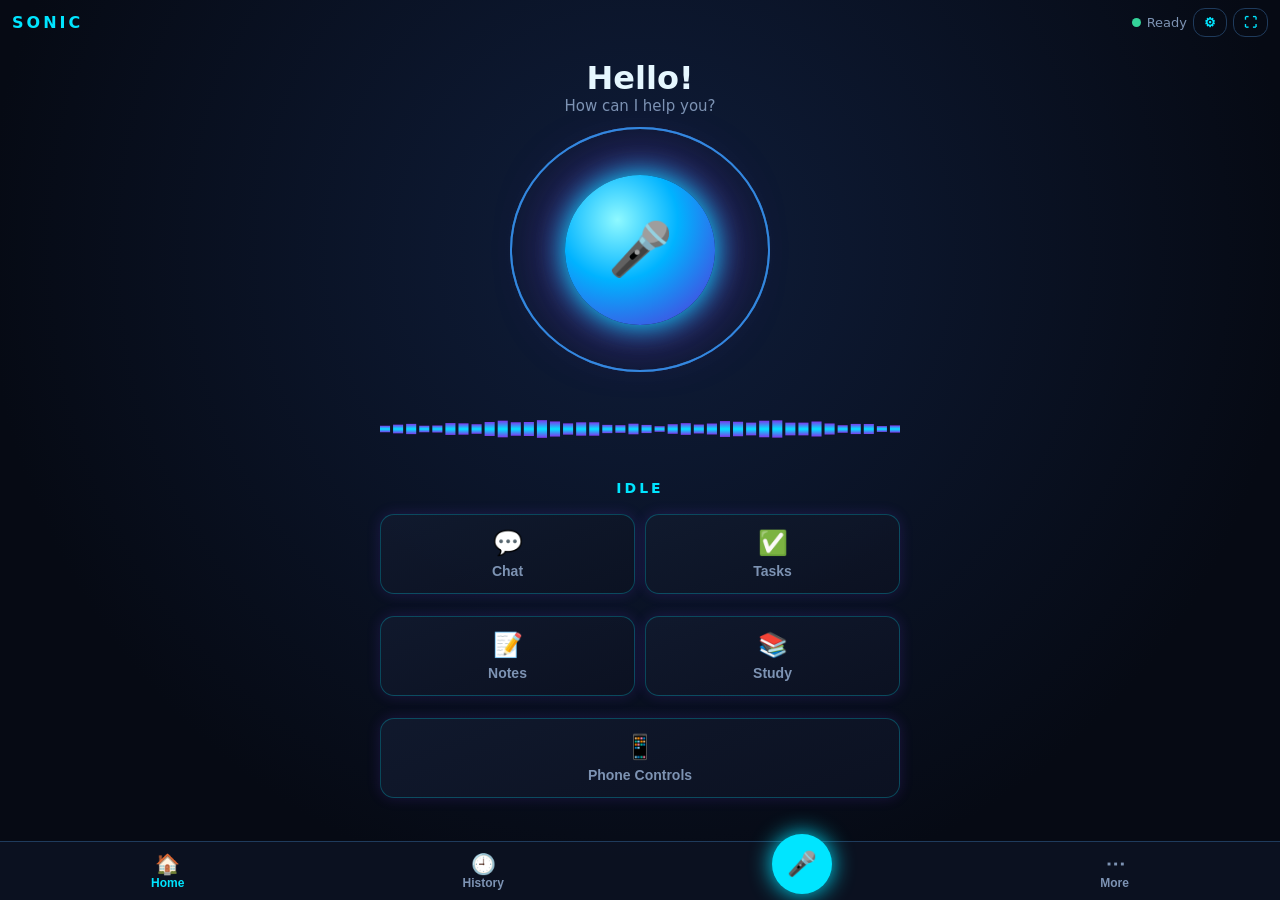
==== commit c57977d2: "Add files via upload" ====
--- a/index.html
+++ b/index.html
@@ -212,7 +212,7 @@
       <select id="lang"><option value="hi-IN">Hindi / Hinglish</option><option value="en-IN">English (India)</option><option value="en-US">English (US)</option></select>
     </div>
     <div class="f">Voice profile
-      <select id="vprofile"><option value="auto">Auto (phone ki default awaaz)</option><option value="female">Female</option><option value="male">Male</option></select>
+      <select id="vprofile"><option value="auto">Auto (phone ki default awaaz)</option><option value="female">Female</option><option value="male">Male</option><option value="deep">Gehri awaaz</option><option value="bright">Patli awaaz</option></select>
       <div class="row"><button id="vTest" class="g s">Voice test</button></div>
     </div>
     <div class="f" hidden>Voice (phone par installed)<select id="voice"></select></div>
@@ -222,6 +222,7 @@
     <label class="f c"><input id="contSet" type="checkbox"> Continuous conversation</label>
     <label class="f c"><input id="wakeSet" type="checkbox"> Wake word ("Hey SONIC" / "Hey Jarvis")</label>
     <label class="f c"><input id="bgWake" type="checkbox"> Background wake word (app band ho to bhi sunna; notification dikhegi)</label>
+    <div class="row" id="wakeHelp" hidden><button id="hBatt" class="g s">Battery: Unrestricted karein</button><button id="hNotif" class="g s">SONIC notification</button><button id="hFull" class="g s">Full-screen allow</button></div>
     <div class="row"><button id="micCheck" class="g s">Mic permission check</button><button id="notifBtn" class="g s">Notifications allow karein</button></div>
 
     <h3>Look</h3>
@@ -338,6 +339,7 @@
   startStopWatcher();
   // Android app: use the phone's own Text-to-Speech (browser speech does not work in the app)
   if (window.JarvisNative && window.JarvisNative.speak) {
+    if (Date.now() < bargeUntil) return Promise.resolve();
     return new Promise((resolve) => {
       speaking = true;
       mood = m;
@@ -378,11 +380,13 @@
 const say = (text, m = 'neutral') => sayWait(text, m);
 
 // ============ SPEECH IN ============
+let bargeUntil = 0;
 let activeRec = null, busy = false, halt = false, micOn = false, wantListen = false, loopOn = false, watcherOn = false;
 const STOP_RE = /\b(stop|ruko|chup|band karo)\b/i;
 // While SONIC speaks, listen for the word "stop" (Hindi or English) and stop the voice
 function startStopWatcher() {
   if (watcherOn || !window.JarvisNative) return;
+  if (window.JarvisNative.setBargeIn) return; // new app: native voice interruption is used instead
   watcherOn = true;
   (async () => {
     while (speaking && !halt) {
@@ -449,6 +453,20 @@
     try { r.start(); } catch { fin({ err: 'start' }); }
   });
 }
+
+// Android app: the user started talking while SONIC was speaking. The app already stopped the voice;
+// ignore the rest of the current reply so SONIC goes straight to listening.
+window.onNativeBargeIn = () => {
+  bargeUntil = Date.now() + 1500;
+  speaking = false; mood = 'neutral'; pulse = 0;
+  status('Sun raha hoon...');
+};
+// Android app: the user pressed "Band karo" in the SONIC notification
+window.onWakeServiceStopped = () => {
+  S.bgWake = false; save();
+  if ($('#bgWake')) $('#bgWake').checked = false;
+  status('Background wake word band kar diya');
+};
 
 // Keeps listening while the mic is on, or while continuous / wake word is on
 async function loop() {
@@ -1081,7 +1099,16 @@
   $('#vol').value = S.vol;
   $('#vol').onchange = (e) => sv('vol', Number(e.target.value));
   $('#bargeIn').checked = S.bargeIn;
-  $('#bargeIn').onchange = (e) => sv('bargeIn', e.target.checked);
+  $('#bargeIn').onchange = (e) => {
+    sv('bargeIn', e.target.checked);
+    if (window.JarvisNative && window.JarvisNative.setBargeIn) window.JarvisNative.setBargeIn(e.target.checked);
+  };
+  if (window.JarvisNative && window.JarvisNative.run) {
+    $('#wakeHelp').hidden = false;
+    $('#hBatt').onclick = () => status(nativeCall({ action: 'openSettings', page: 'batteryOpt' }).message);
+    $('#hNotif').onclick = () => status(nativeCall({ action: 'openSettings', page: 'notifications' }).message);
+    $('#hFull').onclick = () => status(nativeCall({ action: 'openSettings', page: 'fullscreen' }).message);
+  }
   $('#contSet').checked = S.cont;
   $('#contSet').onchange = (e) => { sv('cont', e.target.checked); paintToggles(); refreshListen(); };
   $('#wakeSet').checked = S.wake;
@@ -1366,6 +1393,7 @@
 showSection('home');
 renderChat();
 if (window.JarvisNative) refreshListen();
+if (window.JarvisNative && window.JarvisNative.setBargeIn) window.JarvisNative.setBargeIn(!!S.bargeIn);
 if (S.bgWake && window.JarvisNative && window.JarvisNative.setBackgroundWake) window.JarvisNative.setBackgroundWake(true);
 if ('serviceWorker' in navigator) navigator.serviceWorker.register('sw.js');
 applyLook();
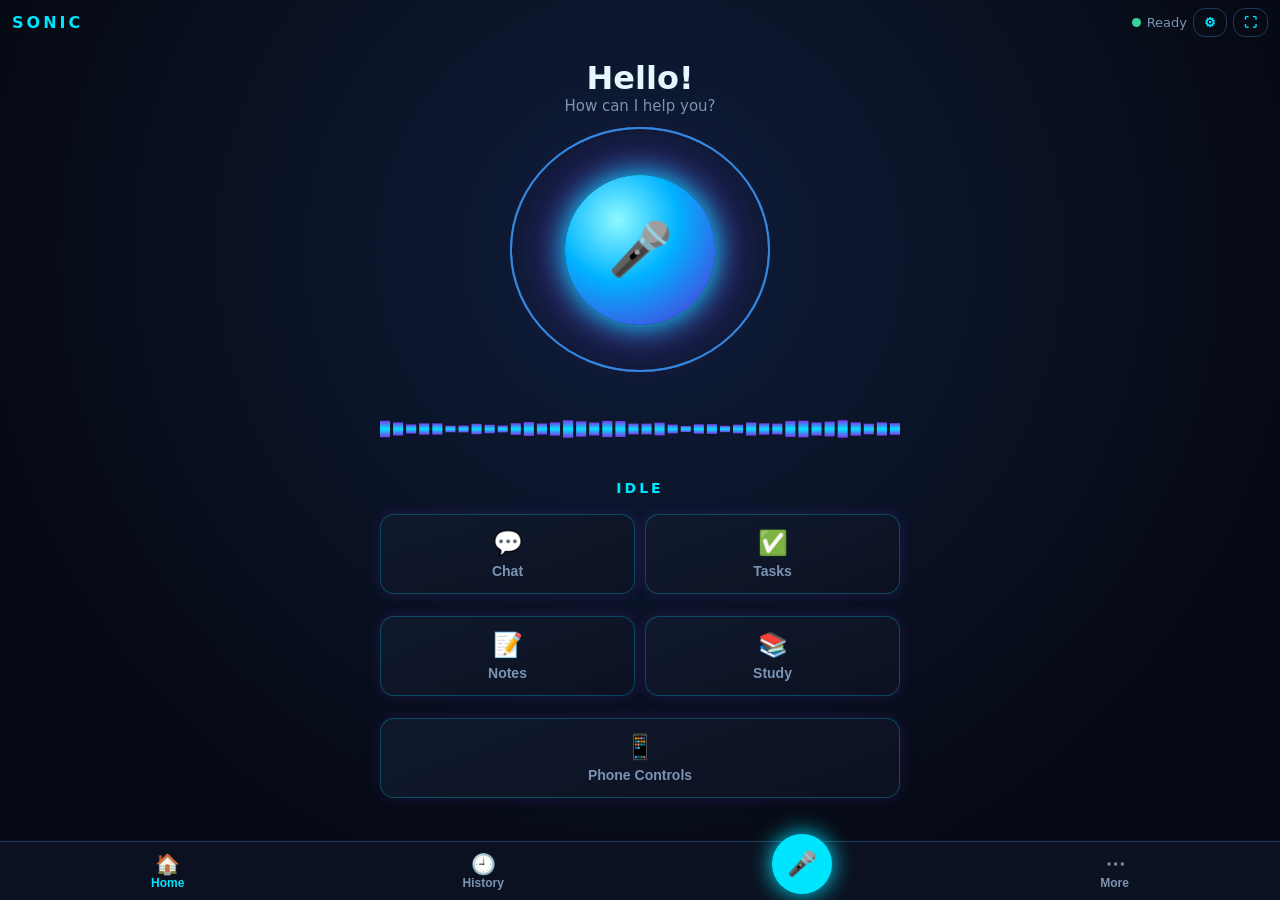
==== commit 3d2ff126: "Add files via upload" ====
--- a/index.html
+++ b/index.html
@@ -222,7 +222,7 @@
     <label class="f c"><input id="contSet" type="checkbox"> Continuous conversation</label>
     <label class="f c"><input id="wakeSet" type="checkbox"> Wake word ("Hey SONIC" / "Hey Jarvis")</label>
     <label class="f c"><input id="bgWake" type="checkbox"> Background wake word (app band ho to bhi sunna; notification dikhegi)</label>
-    <div class="row" id="wakeHelp" hidden><button id="hBatt" class="g s">Battery: Unrestricted karein</button><button id="hNotif" class="g s">SONIC notification</button><button id="hFull" class="g s">Full-screen allow</button></div>
+    <div class="row" id="wakeHelp" hidden><button id="hBatt" class="g s">Battery: Unrestricted karein</button><button id="hNotif" class="g s">SONIC notification</button><button id="hFull" class="g s">Full-screen allow</button><button id="hTts" class="g s">Awaaz (Text-to-speech) settings</button></div>
     <div class="row"><button id="micCheck" class="g s">Mic permission check</button><button id="notifBtn" class="g s">Notifications allow karein</button></div>
 
     <h3>Look</h3>
@@ -460,6 +460,14 @@
   bargeUntil = Date.now() + 1500;
   speaking = false; mood = 'neutral'; pulse = 0;
   status('Sun raha hoon...');
+};
+// Android app: the phone's own voice (Text-to-speech) has a problem
+window.onNativeTtsError = (code) => {
+  const msg = code === 'lang'
+    ? 'Is phone mein Hindi awaaz nahi hai, English awaaz use ho rahi hai. Settings mein "Awaaz (Text-to-speech) settings" se Hindi voice install karein.'
+    : 'Phone ki awaaz (Text-to-speech) nahi chal rahi. Settings mein "Awaaz (Text-to-speech) settings" kholkar Google ya Samsung ki voice engine chunein aur Hindi/English voice download karein.';
+  status(msg);
+  add(msg, 'j');
 };
 // Android app: the user pressed "Band karo" in the SONIC notification
 window.onWakeServiceStopped = () => {
@@ -1107,6 +1115,7 @@
     $('#wakeHelp').hidden = false;
     $('#hBatt').onclick = () => status(nativeCall({ action: 'openSettings', page: 'batteryOpt' }).message);
     $('#hNotif').onclick = () => status(nativeCall({ action: 'openSettings', page: 'notifications' }).message);
+    $('#hTts').onclick = () => status(nativeCall({ action: 'openSettings', page: 'tts' }).message);
     $('#hFull').onclick = () => status(nativeCall({ action: 'openSettings', page: 'fullscreen' }).message);
   }
   $('#contSet').checked = S.cont;
